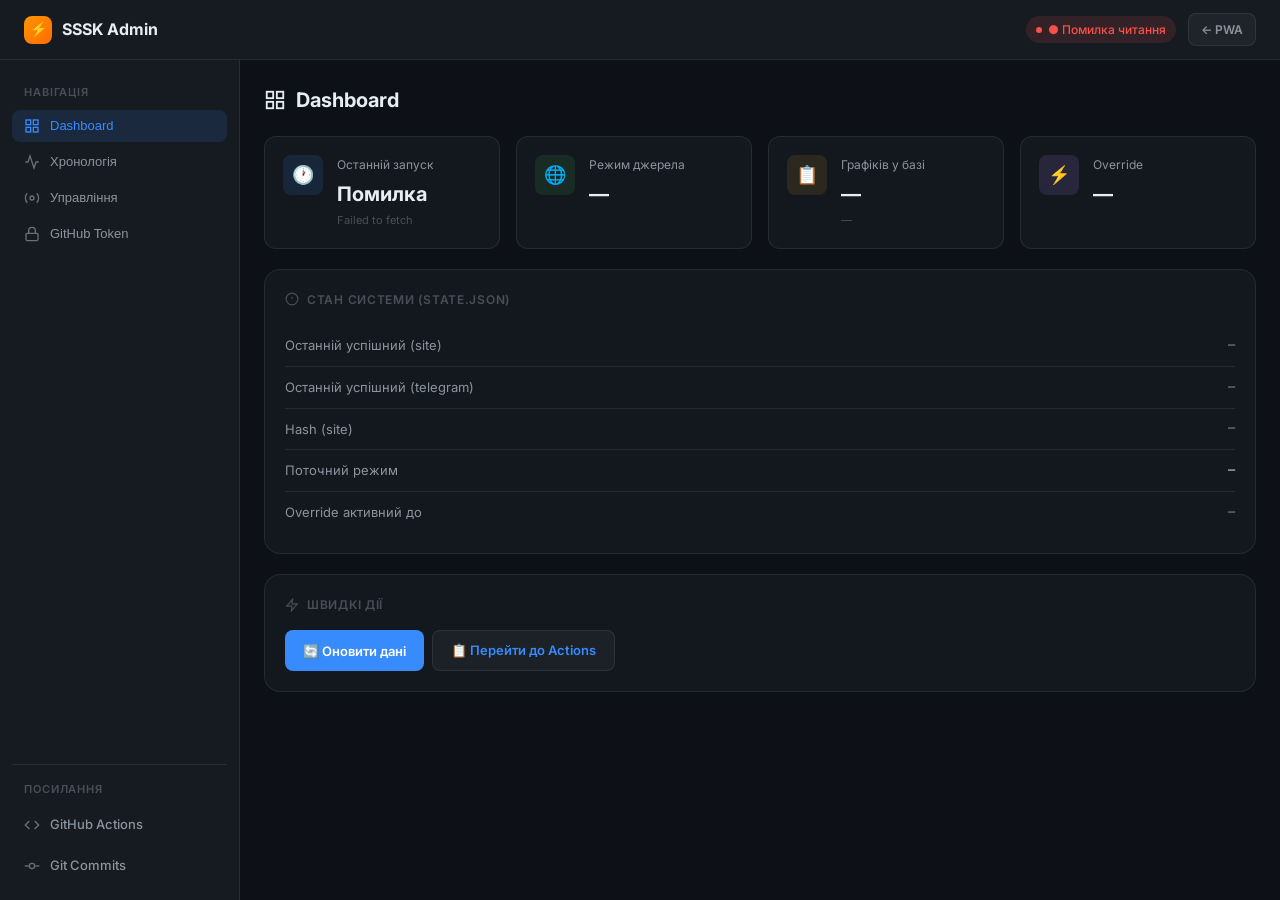
==== pwa/admin.html @ cb357a33 "Merge branch 'main' of https://github.com/realtomchuk-source/svitlo-starkon" ====
<!DOCTYPE html>
<html lang="uk">
<head>
    <meta charset="UTF-8">
    <meta name="viewport" content="width=device-width, initial-scale=1.0">
    <title>SSSK Admin — Панель моніторингу парсера</title>
    <link rel="stylesheet" href="admin.css">
    <!-- No connection to style.css — completely isolated -->
</head>
<body>

<div class="admin-layout">

    <!-- ═══ HEADER ═══ -->
    <header class="admin-header">
        <a class="logo" href="index.html">
            <div class="logo-icon">⚡</div>
            SSSK Admin
        </a>
        <div class="header-right">
            <div id="header-status" class="status-pill warn">● Завантаження…</div>
            <a href="index.html" class="btn btn-ghost btn-sm">← PWA</a>
        </div>
    </header>

    <!-- ═══ SIDEBAR ═══ -->
    <nav class="admin-sidebar">
        <div class="sidebar-section-label">Навігація</div>
        <button class="sidebar-link active" data-section="dashboard">
            <svg width="16" height="16" viewBox="0 0 24 24" fill="none" stroke="currentColor" stroke-width="2">
                <rect x="3" y="3" width="7" height="7"/><rect x="14" y="3" width="7" height="7"/>
                <rect x="14" y="14" width="7" height="7"/><rect x="3" y="14" width="7" height="7"/>
            </svg>
            Dashboard
        </button>
        <button class="sidebar-link" data-section="history">
            <svg width="16" height="16" viewBox="0 0 24 24" fill="none" stroke="currentColor" stroke-width="2">
                <polyline points="22 12 18 12 15 21 9 3 6 12 2 12"/>
            </svg>
            Хронологія
        </button>
        <button class="sidebar-link" data-section="controls">
            <svg width="16" height="16" viewBox="0 0 24 24" fill="none" stroke="currentColor" stroke-width="2">
                <circle cx="12" cy="12" r="3"/><path d="M19.07 4.93a10 10 0 0 1 0 14.14M4.93 4.93a10 10 0 0 0 0 14.14"/>
            </svg>
            Управління
        </button>
        <button class="sidebar-link" data-section="token">
            <svg width="16" height="16" viewBox="0 0 24 24" fill="none" stroke="currentColor" stroke-width="2">
                <rect x="3" y="11" width="18" height="11" rx="2" ry="2"/>
                <path d="M7 11V7a5 5 0 0 1 10 0v4"/>
            </svg>
            GitHub Token
        </button>

        <div class="divider" style="margin-top:auto"></div>
        <div class="sidebar-section-label">Посилання</div>
        <a id="actions-link" class="sidebar-link" href="#" target="_blank" rel="noopener">
            <svg width="16" height="16" viewBox="0 0 24 24" fill="none" stroke="currentColor" stroke-width="2">
                <polyline points="16 18 22 12 16 6"/><polyline points="8 6 2 12 8 18"/>
            </svg>
            GitHub Actions
        </a>
        <a class="sidebar-link"
           href="https://github.com/realtomchuk-source/svitlo-starkon/commits/main"
           target="_blank" rel="noopener">
            <svg width="16" height="16" viewBox="0 0 24 24" fill="none" stroke="currentColor" stroke-width="2">
                <circle cx="12" cy="12" r="4"/><line x1="1.05" y1="12" x2="7" y2="12"/>
                <line x1="17.01" y1="12" x2="22.96" y2="12"/>
            </svg>
            Git Commits
        </a>
    </nav>

    <!-- ═══ MAIN ═══ -->
    <main class="admin-main">

        <!-- ─── Dashboard ─── -->
        <section id="section-dashboard" class="page-section active">
            <h1 class="section-title">
                <svg width="22" height="22" viewBox="0 0 24 24" fill="none" stroke="currentColor" stroke-width="2">
                    <rect x="3" y="3" width="7" height="7"/><rect x="14" y="3" width="7" height="7"/>
                    <rect x="14" y="14" width="7" height="7"/><rect x="3" y="14" width="7" height="7"/>
                </svg>
                Dashboard
            </h1>

            <!-- Stats -->
            <div class="stats-grid">
                <div class="stat-card">
                    <div class="stat-icon blue">🕐</div>
                    <div class="stat-body">
                        <div class="stat-label">Останній запуск</div>
                        <div class="stat-value" id="stat-last-run">—</div>
                        <div class="stat-sub" id="stat-last-run-sub">—</div>
                    </div>
                </div>
                <div class="stat-card">
                    <div class="stat-icon green">🌐</div>
                    <div class="stat-body">
                        <div class="stat-label">Режим джерела</div>
                        <div class="stat-value" id="stat-source">—</div>
                    </div>
                </div>
                <div class="stat-card">
                    <div class="stat-icon amber">📋</div>
                    <div class="stat-body">
                        <div class="stat-label">Графіків у базі</div>
                        <div class="stat-value" id="stat-schedules">—</div>
                        <div class="stat-sub" id="stat-schedules-sub">—</div>
                    </div>
                </div>
                <div class="stat-card">
                    <div class="stat-icon purple">⚡</div>
                    <div class="stat-body">
                        <div class="stat-label">Override</div>
                        <div class="stat-value" id="stat-override">—</div>
                    </div>
                </div>
            </div>

            <!-- State Details -->
            <div class="card">
                <div class="card-title">
                    <svg width="14" height="14" viewBox="0 0 24 24" fill="none" stroke="currentColor" stroke-width="2">
                        <circle cx="12" cy="12" r="10"/><line x1="12" y1="8" x2="12" y2="12"/>
                        <line x1="12" y1="16" x2="12.01" y2="16"/>
                    </svg>
                    Стан системи (state.json)
                </div>
                <div class="kv-row">
                    <span class="kv-key">Останній успішний (site)</span>
                    <span class="kv-val muted" id="kv-last-site">—</span>
                </div>
                <div class="kv-row">
                    <span class="kv-key">Останній успішний (telegram)</span>
                    <span class="kv-val muted" id="kv-last-telegram">—</span>
                </div>
                <div class="kv-row">
                    <span class="kv-key">Hash (site)</span>
                    <span class="kv-val muted" id="kv-hash-site">—</span>
                </div>
                <div class="kv-row">
                    <span class="kv-key">Поточний режим</span>
                    <span class="kv-val" id="kv-source-mode">—</span>
                </div>
                <div class="kv-row">
                    <span class="kv-key">Override активний до</span>
                    <span class="kv-val muted" id="kv-override-until">—</span>
                </div>
            </div>

            <!-- Quick Actions -->
            <div class="card">
                <div class="card-title">
                    <svg width="14" height="14" viewBox="0 0 24 24" fill="none" stroke="currentColor" stroke-width="2">
                        <polygon points="13 2 3 14 12 14 11 22 21 10 12 10 13 2"/>
                    </svg>
                    Швидкі дії
                </div>
                <div style="display:flex;gap:8px;flex-wrap:wrap">
                    <button class="btn btn-primary" onclick="refreshNow()">🔄 Оновити дані</button>
                    <a id="actions-link-2"
                       href="https://github.com/realtomchuk-source/svitlo-starkon/actions/workflows/monitor.yml"
                       target="_blank" class="btn btn-ghost">📋 Перейти до Actions</a>
                </div>
            </div>
        </section>

        <!-- ─── History ─── -->
        <section id="section-history" class="page-section">
            <h1 class="section-title">
                <svg width="22" height="22" viewBox="0 0 24 24" fill="none" stroke="currentColor" stroke-width="2">
                    <polyline points="22 12 18 12 15 21 9 3 6 12 2 12"/>
                </svg>
                Хронологія графіків
            </h1>

            <div class="card">
                <div class="card-title">📅 Таймлайн виявлень</div>
                <div class="timeline-bar" id="timeline-bar"></div>
                <div class="timeline-labels" id="timeline-labels">
                    <span>—</span><span>—</span><span>—</span>
                </div>
            </div>

            <div class="card">
                <div class="card-title">📋 Усі розпізнані графіки (unified_schedules.json)</div>
                <div style="overflow-x:auto">
                    <table class="history-table">
                        <thead>
                            <tr>
                                <th>Час виявлення</th>
                                <th>Дата графіка</th>
                                <th>Джерело</th>
                                <th>Тип</th>
                                <th>OCR Preview</th>
                            </tr>
                        </thead>
                        <tbody id="history-tbody">
                            <tr><td colspan="5" style="text-align:center;padding:32px;color:var(--text-muted)">
                                <div class="loading-spinner"></div>
                                Завантаження…
                            </td></tr>
                        </tbody>
                    </table>
                </div>
            </div>
        </section>

        <!-- ─── Controls ─── -->
        <section id="section-controls" class="page-section">
            <h1 class="section-title">
                <svg width="22" height="22" viewBox="0 0 24 24" fill="none" stroke="currentColor" stroke-width="2">
                    <circle cx="12" cy="12" r="3"/>
                    <path d="M19.07 4.93a10 10 0 0 1 0 14.14M4.93 4.93a10 10 0 0 0 0 14.14"/>
                </svg>
                Управління парсером
            </h1>

            <div class="controls-grid">
                <!-- Mode Card -->
                <div class="card">
                    <div class="card-title">⚙️ Режим роботи</div>
                    <div class="form-group">
                        <label class="form-label" for="source-select">Джерело парсингу</label>
                        <select class="form-select" id="source-select">
                            <option value="both">🔀 both — сайт + telegram</option>
                            <option value="site" selected>🌐 site — тільки hoe.com.ua</option>
                            <option value="telegram">✈️ telegram — тільки Telegram канал</option>
                        </select>
                    </div>
                    <div class="form-group">
                        <label class="form-label" for="interval-slider">
                            Форсований інтервал
                            <span style="color:var(--text-muted);font-weight:400">(0 = вимкнено)</span>
                        </label>
                        <div class="range-group">
                            <input class="form-range" type="range"
                                   id="interval-slider" min="0" max="60" value="0" step="5">
                            <span class="range-value" id="interval-value">0 хв</span>
                        </div>
                    </div>
                    <div class="form-group">
                        <label class="form-label" for="duration-input">Тривалість (години)</label>
                        <input class="form-input" type="number"
                               id="duration-input" min="1" max="24" value="1">
                    </div>
                    <button class="btn btn-success btn-full" onclick="triggerWorkflow()">
                        ⚡ Запустити парсер зараз
                    </button>
                </div>

                <!-- Log Card -->
                <div class="card">
                    <div class="card-title">📟 Лог дій</div>
                    <div class="action-log" id="action-log">
                        <div class="log-line info">[--:--:--] Готовий до роботи. Введіть токен та натисніть "Запустити".</div>
                    </div>
                    <div style="margin-top:12px">
                        <div class="card-title" style="margin-bottom:8px">📌 Корисні посилання</div>
                        <div class="kv-row">
                            <span class="kv-key">GitHub Actions</span>
                            <a href="https://github.com/realtomchuk-source/svitlo-starkon/actions"
                               target="_blank" class="kv-val green">↗ Відкрити</a>
                        </div>
                        <div class="kv-row">
                            <span class="kv-key">state.json (raw)</span>
                            <a href="https://raw.githubusercontent.com/realtomchuk-source/svitlo-starkon/main/parser/data/state.json"
                               target="_blank" class="kv-val green">↗ Відкрити</a>
                        </div>
                        <div class="kv-row">
                            <span class="kv-key">unified_schedules.json</span>
                            <a href="https://raw.githubusercontent.com/realtomchuk-source/svitlo-starkon/main/parser/data/unified_schedules.json"
                               target="_blank" class="kv-val green">↗ Відкрити</a>
                        </div>
                        <div class="kv-row">
                            <span class="kv-key">schedule_api.json (PWA)</span>
                            <a href="https://raw.githubusercontent.com/realtomchuk-source/svitlo-starkon/main/pwa/data/schedule_api.json"
                               target="_blank" class="kv-val green">↗ Відкрити</a>
                        </div>
                    </div>
                </div>
            </div>

            <!-- Info Box -->
            <div class="card">
                <div class="card-title">ℹ️ Режими cron (поточні)</div>
                <div class="kv-row">
                    <span class="kv-key">Вечірній пік (19:00–23:00)</span>
                    <span class="kv-val amber">кожні 15 хвилин</span>
                </div>
                <div class="kv-row">
                    <span class="kv-key">Решта доби</span>
                    <span class="kv-val muted">кожні 5 годин (0:00, 5:00, 10:00, 15:00 UTC)</span>
                </div>
                <div class="kv-row">
                    <span class="kv-key">Telegram канал</span>
                    <span class="kv-val muted">Stub mode (не налаштовано)</span>
                </div>
            </div>
        </section>

        <!-- ─── Token ─── -->
        <section id="section-token" class="page-section">
            <h1 class="section-title">
                <svg width="22" height="22" viewBox="0 0 24 24" fill="none" stroke="currentColor" stroke-width="2">
                    <rect x="3" y="11" width="18" height="11" rx="2" ry="2"/>
                    <path d="M7 11V7a5 5 0 0 1 10 0v4"/>
                </svg>
                GitHub Token
            </h1>

            <div class="card">
                <div class="card-title">🔑 Personal Access Token</div>
                <p style="color:var(--text-secondary);margin-bottom:16px;font-size:13px">
                    Токен зберігається <strong>тільки у вашому браузері</strong> (localStorage).
                    Він не буде збережений у коді або репозиторії.
                </p>
                <div class="form-group">
                    <label class="form-label" for="token-input">GitHub Fine-grained Token</label>
                    <div class="token-section">
                        <input class="form-input" type="password"
                               id="token-input" placeholder="ghp_…" autocomplete="off">
                        <button class="btn btn-primary" onclick="saveToken()">Зберегти</button>
                        <button class="btn btn-danger btn-sm" onclick="clearToken()">✕</button>
                    </div>
                </div>
                <div class="card-title" style="margin-top:20px">📋 Необхідні permissions</div>
                <div class="kv-row">
                    <span class="kv-key">Actions</span>
                    <span class="kv-val green">Read and write</span>
                </div>
                <div class="kv-row">
                    <span class="kv-key">Contents</span>
                    <span class="kv-val green">Read-only</span>
                </div>
                <div class="kv-row">
                    <span class="kv-key">Metadata</span>
                    <span class="kv-val green">Read-only (обов'язково)</span>
                </div>
                <div class="kv-row">
                    <span class="kv-key">Repository access</span>
                    <span class="kv-val amber">Only: svitlo-starkon</span>
                </div>
            </div>
        </section>

    </main><!-- /admin-main -->
</div><!-- /admin-layout -->

<script src="admin.js"></script>
</body>
</html>
---- pwa/admin.css ----
/* ==========================================================================
   SSSK Admin Panel — Isolated Stylesheet
   Does NOT affect index.html, pwa/style.css or any other PWA pages
   ========================================================================== */

@import url('https://fonts.googleapis.com/css2?family=Inter:wght@300;400;500;600;700&family=JetBrains+Mono:wght@400;500&display=swap');

/* --- Reset & Root --- */
*, *::before, *::after { box-sizing: border-box; margin: 0; padding: 0; }

:root {
  --bg-primary:    #0d1117;
  --bg-secondary:  #161b22;
  --bg-card:       rgba(22, 27, 34, 0.85);
  --bg-glass:      rgba(255,255,255,0.04);
  --border:        rgba(255,255,255,0.08);
  --border-strong: rgba(255,255,255,0.14);

  --text-primary:  #e6edf3;
  --text-secondary:#8b949e;
  --text-muted:    #484f58;

  --accent-blue:   #388bfd;
  --accent-green:  #3fb950;
  --accent-amber:  #d29922;
  --accent-red:    #f85149;
  --accent-purple: #bc8cff;

  --radius-sm: 8px;
  --radius-md: 12px;
  --radius-lg: 16px;
  --radius-xl: 24px;

  --shadow:    0 4px 24px rgba(0,0,0,0.4);
  --glow-blue: 0 0 20px rgba(56,139,253,0.18);

  --font-ui: 'Inter', -apple-system, BlinkMacSystemFont, sans-serif;
  --font-mono: 'JetBrains Mono', monospace;

  --sidebar-width: 240px;
  --header-height: 60px;
}

html, body {
  height: 100%;
  background: var(--bg-primary);
  color: var(--text-primary);
  font-family: var(--font-ui);
  font-size: 14px;
  line-height: 1.6;
  -webkit-font-smoothing: antialiased;
}

/* --- Layout --- */
.admin-layout {
  display: grid;
  grid-template-columns: var(--sidebar-width) 1fr;
  grid-template-rows: var(--header-height) 1fr;
  min-height: 100vh;
}

/* --- Header --- */
.admin-header {
  grid-column: 1 / -1;
  display: flex;
  align-items: center;
  gap: 12px;
  padding: 0 24px;
  background: var(--bg-secondary);
  border-bottom: 1px solid var(--border);
  z-index: 100;
}
.admin-header .logo {
  display: flex;
  align-items: center;
  gap: 10px;
  font-weight: 700;
  font-size: 16px;
  text-decoration: none;
  color: var(--text-primary);
}
.admin-header .logo-icon {
  width: 28px; height: 28px;
  background: linear-gradient(135deg, #ff9500, #ff6b00);
  border-radius: 8px;
  display: grid; place-items: center;
  font-size: 14px;
}
.admin-header .header-right {
  margin-left: auto;
  display: flex;
  align-items: center;
  gap: 12px;
}
.status-pill {
  display: flex; align-items: center; gap: 6px;
  padding: 4px 10px;
  border-radius: 20px;
  font-size: 12px;
  font-weight: 500;
}
.status-pill.ok { background: rgba(63,185,80,0.12); color: var(--accent-green); }
.status-pill.warn { background: rgba(210,153,34,0.12); color: var(--accent-amber); }
.status-pill.err { background: rgba(248,81,73,0.12); color: var(--accent-red); }
.status-pill::before {
  content: '';
  width: 6px; height: 6px;
  border-radius: 50%;
  background: currentColor;
  animation: pulse 2s infinite;
}
@keyframes pulse {
  0%, 100% { opacity: 1; }
  50% { opacity: 0.4; }
}

/* --- Sidebar --- */
.admin-sidebar {
  background: var(--bg-secondary);
  border-right: 1px solid var(--border);
  padding: 16px 12px;
  display: flex;
  flex-direction: column;
  gap: 4px;
  overflow-y: auto;
}
.sidebar-section-label {
  font-size: 11px;
  font-weight: 600;
  letter-spacing: 0.08em;
  text-transform: uppercase;
  color: var(--text-muted);
  padding: 8px 12px 4px;
}
.sidebar-link {
  display: flex; align-items: center; gap: 10px;
  padding: 8px 12px;
  border-radius: var(--radius-sm);
  text-decoration: none;
  color: var(--text-secondary);
  font-weight: 500;
  font-size: 13px;
  transition: all 0.15s ease;
  cursor: pointer;
  border: none;
  background: none;
  width: 100%;
  text-align: left;
}
.sidebar-link:hover { background: var(--bg-glass); color: var(--text-primary); }
.sidebar-link.active { background: rgba(56,139,253,0.12); color: var(--accent-blue); }
.sidebar-link svg { flex-shrink: 0; opacity: 0.7; }
.sidebar-link.active svg { opacity: 1; }

/* --- Main Content --- */
.admin-main {
  overflow-y: auto;
  padding: 24px;
  display: flex;
  flex-direction: column;
  gap: 24px;
}

.page-section { display: none; }
.page-section.active { display: flex; flex-direction: column; gap: 20px; }

.section-title {
  font-size: 20px;
  font-weight: 700;
  color: var(--text-primary);
  display: flex; align-items: center; gap: 10px;
}

/* --- Cards --- */
.card {
  background: var(--bg-card);
  border: 1px solid var(--border);
  border-radius: var(--radius-lg);
  padding: 20px;
  backdrop-filter: blur(12px);
}
.card-title {
  font-size: 12px;
  font-weight: 600;
  text-transform: uppercase;
  letter-spacing: 0.06em;
  color: var(--text-muted);
  margin-bottom: 16px;
  display: flex; align-items: center; gap: 8px;
}

/* --- Stats Grid --- */
.stats-grid {
  display: grid;
  grid-template-columns: repeat(auto-fit, minmax(220px, 1fr));
  gap: 16px;
}
.stat-card {
  background: var(--bg-card);
  border: 1px solid var(--border);
  border-radius: var(--radius-md);
  padding: 18px;
  display: flex; align-items: flex-start; gap: 14px;
  transition: border-color 0.2s;
}
.stat-card:hover { border-color: var(--border-strong); }
.stat-icon {
  width: 40px; height: 40px;
  border-radius: var(--radius-sm);
  display: grid; place-items: center;
  font-size: 18px;
  flex-shrink: 0;
}
.stat-icon.blue  { background: rgba(56,139,253,0.12); }
.stat-icon.green { background: rgba(63,185,80,0.12); }
.stat-icon.amber { background: rgba(210,153,34,0.12); }
.stat-icon.purple{ background: rgba(188,140,255,0.12); }
.stat-body {}
.stat-label { font-size: 12px; color: var(--text-secondary); margin-bottom: 4px; }
.stat-value { font-size: 20px; font-weight: 700; color: var(--text-primary); }
.stat-sub { font-size: 11px; color: var(--text-muted); margin-top: 2px; }

/* --- Key-Value rows --- */
.kv-row {
  display: flex; justify-content: space-between; align-items: center;
  padding: 10px 0;
  border-bottom: 1px solid var(--border);
  gap: 12px;
}
.kv-row:last-child { border-bottom: none; }
.kv-key { color: var(--text-secondary); font-size: 13px; }
.kv-val { font-family: var(--font-mono); font-size: 12px; color: var(--text-primary); text-align: right; word-break: break-all; }
.kv-val.green { color: var(--accent-green); }
.kv-val.amber { color: var(--accent-amber); }
.kv-val.red   { color: var(--accent-red); }
.kv-val.muted { color: var(--text-secondary); }

/* --- History Table --- */
.history-table { width: 100%; border-collapse: collapse; }
.history-table th {
  text-align: left; padding: 8px 12px;
  font-size: 11px; font-weight: 600; text-transform: uppercase; letter-spacing: 0.06em;
  color: var(--text-muted);
  border-bottom: 1px solid var(--border);
}
.history-table td {
  padding: 11px 12px;
  font-size: 13px;
  color: var(--text-secondary);
  border-bottom: 1px solid var(--border);
  vertical-align: middle;
}
.history-table tr:last-child td { border-bottom: none; }
.history-table tr:hover td { background: var(--bg-glass); }
.history-table td:first-child { color: var(--text-primary); font-weight: 500; font-family: var(--font-mono); font-size: 12px; }

.badge {
  display: inline-flex; align-items: center; gap: 4px;
  padding: 3px 8px;
  border-radius: 20px;
  font-size: 11px;
  font-weight: 500;
}
.badge-site     { background: rgba(56,139,253,0.12); color: var(--accent-blue); }
.badge-telegram { background: rgba(188,140,255,0.12); color: var(--accent-purple); }
.badge-mockup   { background: rgba(139,148,158,0.12); color: var(--text-secondary); }
.badge-update   { background: rgba(248,81,73,0.12); color: var(--accent-red); }
.badge-new      { background: rgba(63,185,80,0.12); color: var(--accent-green); }

/* --- Control Panel --- */
.controls-grid {
  display: grid;
  grid-template-columns: repeat(auto-fit, minmax(280px, 1fr));
  gap: 20px;
}
.form-group { margin-bottom: 16px; }
.form-group:last-child { margin-bottom: 0; }
.form-label {
  display: block;
  font-size: 12px; font-weight: 600;
  color: var(--text-secondary);
  margin-bottom: 8px;
  text-transform: uppercase; letter-spacing: 0.05em;
}
.form-select, .form-input {
  width: 100%;
  background: var(--bg-primary);
  border: 1px solid var(--border-strong);
  border-radius: var(--radius-sm);
  color: var(--text-primary);
  padding: 9px 12px;
  font-family: var(--font-ui);
  font-size: 13px;
  outline: none;
  transition: border-color 0.15s;
}
.form-select:focus, .form-input:focus { border-color: var(--accent-blue); }
.form-select option { background: var(--bg-secondary); }

.range-group { display: flex; align-items: center; gap: 12px; }
.form-range {
  flex: 1;
  -webkit-appearance: none;
  height: 4px;
  border-radius: 2px;
  background: var(--border-strong);
  outline: none;
}
.form-range::-webkit-slider-thumb {
  -webkit-appearance: none;
  width: 16px; height: 16px;
  border-radius: 50%;
  background: var(--accent-blue);
  cursor: pointer;
  box-shadow: 0 0 0 3px rgba(56,139,253,0.2);
}
.range-value {
  font-family: var(--font-mono); font-size: 13px;
  color: var(--accent-blue); font-weight: 600;
  min-width: 48px; text-align: right;
}

/* --- Buttons --- */
.btn {
  display: inline-flex; align-items: center; gap: 8px;
  padding: 9px 18px;
  border-radius: var(--radius-sm);
  font-family: var(--font-ui); font-size: 13px; font-weight: 600;
  border: none; cursor: pointer;
  transition: all 0.15s ease;
  text-decoration: none;
}
.btn:disabled { opacity: 0.4; cursor: not-allowed; }
.btn-primary {
  background: var(--accent-blue);
  color: #fff;
}
.btn-primary:hover:not(:disabled) { background: #4b9eff; box-shadow: var(--glow-blue); }
.btn-success {
  background: var(--accent-green);
  color: #000;
}
.btn-success:hover:not(:disabled) { background: #52d364; }
.btn-danger {
  background: rgba(248,81,73,0.12);
  color: var(--accent-red);
  border: 1px solid rgba(248,81,73,0.2);
}
.btn-danger:hover:not(:disabled) { background: rgba(248,81,73,0.2); }
.btn-ghost {
  background: var(--bg-glass);
  color: var(--text-secondary);
  border: 1px solid var(--border);
}
.btn-ghost:hover:not(:disabled) { background: var(--border); color: var(--text-primary); }
.btn-sm { padding: 6px 12px; font-size: 12px; }
.btn-full { width: 100%; justify-content: center; }

/* --- Token Section --- */
.token-section {
  display: flex; gap: 8px; align-items: center;
}
.token-section .form-input { flex: 1; font-family: var(--font-mono); }

/* --- Action Log --- */
.action-log {
  background: var(--bg-primary);
  border: 1px solid var(--border);
  border-radius: var(--radius-sm);
  padding: 12px 16px;
  font-family: var(--font-mono); font-size: 12px;
  color: var(--text-secondary);
  min-height: 80px;
  max-height: 200px;
  overflow-y: auto;
}
.log-line { margin-bottom: 4px; line-height: 1.5; }
.log-line.ok { color: var(--accent-green); }
.log-line.err { color: var(--accent-red); }
.log-line.info { color: var(--accent-blue); }

/* --- Timeline Visual --- */
.timeline-bar {
  position: relative;
  height: 8px;
  background: var(--border);
  border-radius: 4px;
  overflow: visible;
  margin: 16px 0 8px;
}
.timeline-dot {
  position: absolute;
  transform: translateX(-50%);
  top: 50%; transform: translate(-50%, -50%);
  width: 12px; height: 12px;
  border-radius: 50%;
  background: var(--accent-green);
  border: 2px solid var(--bg-primary);
  cursor: pointer;
  transition: transform 0.15s;
}
.timeline-dot:hover { transform: translate(-50%, -50%) scale(1.5); }
.timeline-dot.update { background: var(--accent-red); }
.timeline-labels {
  display: flex; justify-content: space-between;
  font-size: 10px; color: var(--text-muted);
}

/* --- Loading & Empty states --- */
.loading-state, .empty-state {
  text-align: center; padding: 48px 24px;
  color: var(--text-muted);
}
.loading-spinner {
  width: 32px; height: 32px;
  border: 3px solid var(--border);
  border-top-color: var(--accent-blue);
  border-radius: 50%;
  animation: spin 0.7s linear infinite;
  margin: 0 auto 16px;
}
@keyframes spin { to { transform: rotate(360deg); } }

/* --- Links --- */
.admin-main a { color: var(--accent-blue); text-decoration: none; }
.admin-main a:hover { text-decoration: underline; }

/* --- Divider --- */
.divider { height: 1px; background: var(--border); margin: 4px 0; }

/* --- Responsive --- */
@media (max-width: 768px) {
  .admin-layout {
    grid-template-columns: 1fr;
    grid-template-rows: var(--header-height) auto 1fr;
  }
  .admin-sidebar {
    display: flex; flex-direction: row; flex-wrap: wrap;
    border-right: none; border-bottom: 1px solid var(--border);
    padding: 8px;
    gap: 4px;
  }
  .sidebar-section-label { display: none; }
  .sidebar-link { padding: 6px 10px; font-size: 12px; }
  .admin-main { padding: 16px; }
  .stats-grid { grid-template-columns: 1fr 1fr; }
  .controls-grid { grid-template-columns: 1fr; }
}
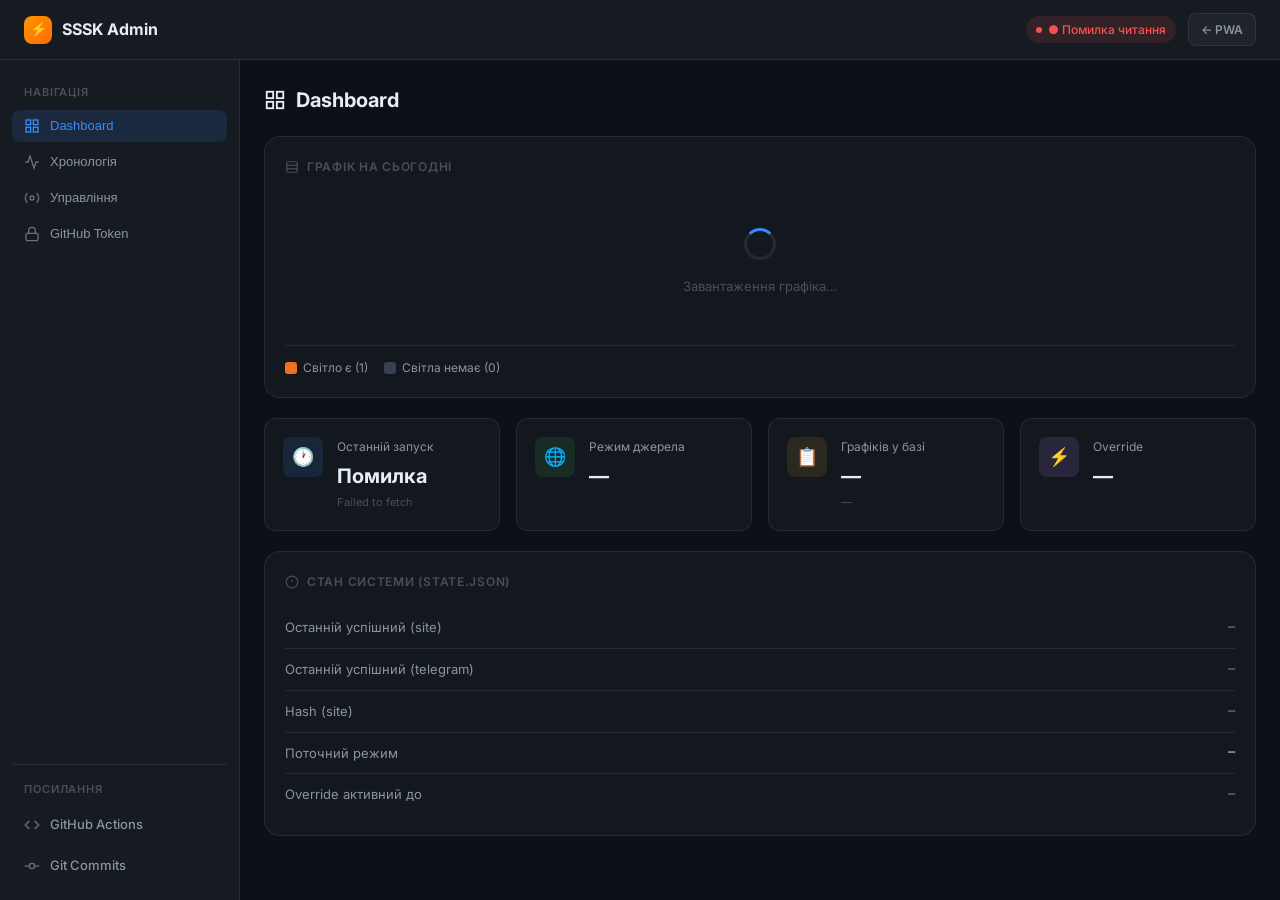
==== commit da9b44f8: "зміни парсера 1" ====
--- a/pwa/admin.html
+++ b/pwa/admin.html
@@ -5,7 +5,6 @@
     <meta name="viewport" content="width=device-width, initial-scale=1.0">
     <title>SSSK Admin — Панель моніторингу парсера</title>
     <link rel="stylesheet" href="admin.css">
-    <!-- No connection to style.css — completely isolated -->
 </head>
 <body>
 
@@ -61,8 +60,8 @@
             </svg>
             GitHub Actions
         </a>
-        <a class="sidebar-link"
-           href="https://github.com/realtomchuk-source/svitlo-starkon/commits/main"
+        <a class="sidebar-link" 
+           href="https://github.com/realtomchuk-source/svitlo-starkon/commits/main" 
            target="_blank" rel="noopener">
             <svg width="16" height="16" viewBox="0 0 24 24" fill="none" stroke="currentColor" stroke-width="2">
                 <circle cx="12" cy="12" r="4"/><line x1="1.05" y1="12" x2="7" y2="12"/>
@@ -85,6 +84,29 @@
                 Dashboard
             </h1>
 
+            <!-- Schedule Grid -->
+            <div class="card" id="schedule-card">
+                <div class="card-title">
+                    <svg width="14" height="14" viewBox="0 0 24 24" fill="none" stroke="currentColor" stroke-width="2">
+                        <rect x="3" y="3" width="18" height="18" rx="2"/>
+                        <line x1="3" y1="9" x2="21" y2="9"/>
+                        <line x1="3" y1="15" x2="21" y2="15"/>
+                    </svg>
+                    <span id="schedule-date">Графік на сьогодні</span>
+                    <span id="schedule-mode" class="mode-badge"></span>
+                </div>
+                <div id="schedule-grid" class="schedule-grid-container">
+                    <div class="schedule-loading">
+                        <div class="loading-spinner"></div>
+                        Завантаження графіка…
+                    </div>
+                </div>
+                <div class="schedule-legend">
+                    <span class="legend-item"><span class="legend-dot on"></span> Світло є (1)</span>
+                    <span class="legend-item"><span class="legend-dot off"></span> Світла немає (0)</span>
+                </div>
+            </div>
+
             <!-- Stats -->
             <div class="stats-grid">
                 <div class="stat-card">
@@ -149,205 +171,91 @@
                     <span class="kv-val muted" id="kv-override-until">—</span>
                 </div>
             </div>
-
-            <!-- Quick Actions -->
-            <div class="card">
-                <div class="card-title">
-                    <svg width="14" height="14" viewBox="0 0 24 24" fill="none" stroke="currentColor" stroke-width="2">
-                        <polygon points="13 2 3 14 12 14 11 22 21 10 12 10 13 2"/>
-                    </svg>
-                    Швидкі дії
-                </div>
-                <div style="display:flex;gap:8px;flex-wrap:wrap">
-                    <button class="btn btn-primary" onclick="refreshNow()">🔄 Оновити дані</button>
-                    <a id="actions-link-2"
-                       href="https://github.com/realtomchuk-source/svitlo-starkon/actions/workflows/monitor.yml"
-                       target="_blank" class="btn btn-ghost">📋 Перейти до Actions</a>
-                </div>
-            </div>
         </section>
 
         <!-- ─── History ─── -->
         <section id="section-history" class="page-section">
-            <h1 class="section-title">
-                <svg width="22" height="22" viewBox="0 0 24 24" fill="none" stroke="currentColor" stroke-width="2">
-                    <polyline points="22 12 18 12 15 21 9 3 6 12 2 12"/>
-                </svg>
-                Хронологія графіків
-            </h1>
-
-            <div class="card">
-                <div class="card-title">📅 Таймлайн виявлень</div>
-                <div class="timeline-bar" id="timeline-bar"></div>
-                <div class="timeline-labels" id="timeline-labels">
-                    <span>—</span><span>—</span><span>—</span>
-                </div>
-            </div>
-
-            <div class="card">
-                <div class="card-title">📋 Усі розпізнані графіки (unified_schedules.json)</div>
-                <div style="overflow-x:auto">
-                    <table class="history-table">
-                        <thead>
-                            <tr>
-                                <th>Час виявлення</th>
-                                <th>Дата графіка</th>
-                                <th>Джерело</th>
-                                <th>Тип</th>
-                                <th>OCR Preview</th>
-                            </tr>
-                        </thead>
-                        <tbody id="history-tbody">
-                            <tr><td colspan="5" style="text-align:center;padding:32px;color:var(--text-muted)">
-                                <div class="loading-spinner"></div>
-                                Завантаження…
-                            </td></tr>
-                        </tbody>
-                    </table>
-                </div>
+            <h1 class="section-title">Хронологія парсингу</h1>
+            
+            <div class="card">
+                <div class="card-title">Таймлайн оновлень</div>
+                <div class="timeline-visual">
+                    <div id="timeline-bar" class="timeline-bar"></div>
+                    <div id="timeline-labels" class="timeline-labels"></div>
+                </div>
+            </div>
+
+            <div class="card" style="padding:0; overflow:hidden">
+                <table class="history-table">
+                    <thead>
+                        <tr>
+                            <th>Час</th>
+                            <th>Дата графіка</th>
+                            <th>Джерело</th>
+                            <th>Тип</th>
+                            <th>Результат</th>
+                        </tr>
+                    </thead>
+                    <tbody id="history-tbody">
+                        <!-- Filled by JS -->
+                    </tbody>
+                </table>
             </div>
         </section>
 
         <!-- ─── Controls ─── -->
         <section id="section-controls" class="page-section">
-            <h1 class="section-title">
-                <svg width="22" height="22" viewBox="0 0 24 24" fill="none" stroke="currentColor" stroke-width="2">
-                    <circle cx="12" cy="12" r="3"/>
-                    <path d="M19.07 4.93a10 10 0 0 1 0 14.14M4.93 4.93a10 10 0 0 0 0 14.14"/>
-                </svg>
-                Управління парсером
-            </h1>
-
-            <div class="controls-grid">
-                <!-- Mode Card -->
-                <div class="card">
-                    <div class="card-title">⚙️ Режим роботи</div>
-                    <div class="form-group">
-                        <label class="form-label" for="source-select">Джерело парсингу</label>
-                        <select class="form-select" id="source-select">
-                            <option value="both">🔀 both — сайт + telegram</option>
-                            <option value="site" selected>🌐 site — тільки hoe.com.ua</option>
-                            <option value="telegram">✈️ telegram — тільки Telegram канал</option>
-                        </select>
-                    </div>
-                    <div class="form-group">
-                        <label class="form-label" for="interval-slider">
-                            Форсований інтервал
-                            <span style="color:var(--text-muted);font-weight:400">(0 = вимкнено)</span>
-                        </label>
-                        <div class="range-group">
-                            <input class="form-range" type="range"
-                                   id="interval-slider" min="0" max="60" value="0" step="5">
-                            <span class="range-value" id="interval-value">0 хв</span>
-                        </div>
-                    </div>
-                    <div class="form-group">
-                        <label class="form-label" for="duration-input">Тривалість (години)</label>
-                        <input class="form-input" type="number"
-                               id="duration-input" min="1" max="24" value="1">
-                    </div>
-                    <button class="btn btn-success btn-full" onclick="triggerWorkflow()">
-                        ⚡ Запустити парсер зараз
-                    </button>
-                </div>
-
-                <!-- Log Card -->
-                <div class="card">
-                    <div class="card-title">📟 Лог дій</div>
-                    <div class="action-log" id="action-log">
-                        <div class="log-line info">[--:--:--] Готовий до роботи. Введіть токен та натисніть "Запустити".</div>
-                    </div>
-                    <div style="margin-top:12px">
-                        <div class="card-title" style="margin-bottom:8px">📌 Корисні посилання</div>
-                        <div class="kv-row">
-                            <span class="kv-key">GitHub Actions</span>
-                            <a href="https://github.com/realtomchuk-source/svitlo-starkon/actions"
-                               target="_blank" class="kv-val green">↗ Відкрити</a>
-                        </div>
-                        <div class="kv-row">
-                            <span class="kv-key">state.json (raw)</span>
-                            <a href="https://raw.githubusercontent.com/realtomchuk-source/svitlo-starkon/main/parser/data/state.json"
-                               target="_blank" class="kv-val green">↗ Відкрити</a>
-                        </div>
-                        <div class="kv-row">
-                            <span class="kv-key">unified_schedules.json</span>
-                            <a href="https://raw.githubusercontent.com/realtomchuk-source/svitlo-starkon/main/parser/data/unified_schedules.json"
-                               target="_blank" class="kv-val green">↗ Відкрити</a>
-                        </div>
-                        <div class="kv-row">
-                            <span class="kv-key">schedule_api.json (PWA)</span>
-                            <a href="https://raw.githubusercontent.com/realtomchuk-source/svitlo-starkon/main/pwa/data/schedule_api.json"
-                               target="_blank" class="kv-val green">↗ Відкрити</a>
-                        </div>
-                    </div>
-                </div>
-            </div>
-
-            <!-- Info Box -->
-            <div class="card">
-                <div class="card-title">ℹ️ Режими cron (поточні)</div>
-                <div class="kv-row">
-                    <span class="kv-key">Вечірній пік (19:00–23:00)</span>
-                    <span class="kv-val amber">кожні 15 хвилин</span>
-                </div>
-                <div class="kv-row">
-                    <span class="kv-key">Решта доби</span>
-                    <span class="kv-val muted">кожні 5 годин (0:00, 5:00, 10:00, 15:00 UTC)</span>
-                </div>
-                <div class="kv-row">
-                    <span class="kv-key">Telegram канал</span>
-                    <span class="kv-val muted">Stub mode (не налаштовано)</span>
-                </div>
+            <h1 class="section-title">Управління парсером</h1>
+            
+            <div class="card">
+                <div class="card-title">Ручне оновлення</div>
+                <div class="form-group">
+                    <label>Джерело даних</label>
+                    <select id="source-select" class="admin-input">
+                        <option value="both">Обидва (Site + Telegram)</option>
+                        <option value="site">Тільки Сайт</option>
+                        <option value="telegram">Тільки Telegram</option>
+                    </select>
+                </div>
+                
+                <div class="form-group">
+                    <label>Інтервал оновлення (Override)</label>
+                    <input type="range" id="interval-slider" min="5" max="60" step="5" value="15">
+                    <span id="interval-value" class="range-val">15 хв</span>
+                </div>
+
+                <div class="form-group">
+                    <label>Тривалість дії (год)</label>
+                    <input type="number" id="duration-input" class="admin-input" value="1" min="1" max="24">
+                </div>
+
+                <button class="btn btn-primary" onclick="triggerWorkflow()">🚀 Запустити парсер зараз</button>
+                <button class="btn btn-ghost" onclick="refreshNow()">🔄 Оновити дані в панелі</button>
+                
+                <div id="action-log" class="action-log"></div>
             </div>
         </section>
 
         <!-- ─── Token ─── -->
         <section id="section-token" class="page-section">
-            <h1 class="section-title">
-                <svg width="22" height="22" viewBox="0 0 24 24" fill="none" stroke="currentColor" stroke-width="2">
-                    <rect x="3" y="11" width="18" height="11" rx="2" ry="2"/>
-                    <path d="M7 11V7a5 5 0 0 1 10 0v4"/>
-                </svg>
-                GitHub Token
-            </h1>
-
-            <div class="card">
-                <div class="card-title">🔑 Personal Access Token</div>
-                <p style="color:var(--text-secondary);margin-bottom:16px;font-size:13px">
-                    Токен зберігається <strong>тільки у вашому браузері</strong> (localStorage).
-                    Він не буде збережений у коді або репозиторії.
+            <h1 class="section-title">GitHub Налаштування</h1>
+            <div class="card">
+                <div class="card-title">Персональний токен доступу</div>
+                <p class="text-sm muted" style="margin-bottom:16px">
+                    Токен необхідний для запуску GitHub Actions. Ми зберігаємо його лише у вашому браузері (localStorage).
                 </p>
                 <div class="form-group">
-                    <label class="form-label" for="token-input">GitHub Fine-grained Token</label>
-                    <div class="token-section">
-                        <input class="form-input" type="password"
-                               id="token-input" placeholder="ghp_…" autocomplete="off">
-                        <button class="btn btn-primary" onclick="saveToken()">Зберегти</button>
-                        <button class="btn btn-danger btn-sm" onclick="clearToken()">✕</button>
-                    </div>
-                </div>
-                <div class="card-title" style="margin-top:20px">📋 Необхідні permissions</div>
-                <div class="kv-row">
-                    <span class="kv-key">Actions</span>
-                    <span class="kv-val green">Read and write</span>
-                </div>
-                <div class="kv-row">
-                    <span class="kv-key">Contents</span>
-                    <span class="kv-val green">Read-only</span>
-                </div>
-                <div class="kv-row">
-                    <span class="kv-key">Metadata</span>
-                    <span class="kv-val green">Read-only (обов'язково)</span>
-                </div>
-                <div class="kv-row">
-                    <span class="kv-key">Repository access</span>
-                    <span class="kv-val amber">Only: svitlo-starkon</span>
-                </div>
-            </div>
-        </section>
-
-    </main><!-- /admin-main -->
-</div><!-- /admin-layout -->
+                    <input type="password" id="token-input" class="admin-input" placeholder="ghp_...">
+                </div>
+                <div style="display:flex; gap:8px">
+                    <button class="btn btn-primary" onclick="saveToken()">Зберегти токен</button>
+                    <button class="btn btn-ghost" style="color:#ef4444" onclick="clearToken()">Видалити</button>
+                </div>
+            </div>
+        </section>
+
+    </main>
+</div>
 
 <script src="admin.js"></script>
 </body>
--- a/pwa/admin.css
+++ b/pwa/admin.css
@@ -446,3 +446,103 @@
   .stats-grid { grid-template-columns: 1fr 1fr; }
   .controls-grid { grid-template-columns: 1fr; }
 }
+
+/* ═══ Schedule Grid ═══ */
+.schedule-grid-container {
+    display: flex;
+    flex-direction: column;
+    gap: 4px;
+    padding: 12px 0;
+    min-height: 60px;
+}
+
+.queue-row {
+    display: flex;
+    align-items: center;
+    gap: 3px;
+}
+
+.queue-label {
+    width: 32px;
+    font-size: 11px;
+    font-family: var(--font-mono);
+    color: var(--text-secondary);
+    text-align: right;
+    flex-shrink: 0;
+}
+
+.hour-cell {
+    flex: 1;
+    height: 22px;
+    border-radius: 3px;
+    transition: background 0.2s;
+    min-width: 0;
+}
+
+.hour-cell.on {
+    background: #EE7221;
+}
+
+.hour-cell.off {
+    background: #374151;
+}
+
+.schedule-legend {
+    display: flex;
+    gap: 16px;
+    margin-top: 12px;
+    padding-top: 12px;
+    border-top: 1px solid var(--border);
+}
+
+.legend-item {
+    display: flex;
+    align-items: center;
+    gap: 6px;
+    font-size: 12px;
+    color: var(--text-secondary);
+}
+
+.legend-dot {
+    width: 12px;
+    height: 12px;
+    border-radius: 3px;
+}
+
+.legend-dot.on {
+    background: #EE7221;
+}
+
+.legend-dot.off {
+    background: #374151;
+}
+
+.mode-badge {
+    margin-left: auto;
+    padding: 2px 10px;
+    border-radius: 12px;
+    font-size: 11px;
+    font-weight: 500;
+}
+
+.mode-badge.mode-schedule {
+    background: rgba(210, 153, 34, 0.15);
+    color: var(--accent-amber);
+}
+
+.mode-badge.mode-all_clear {
+    background: rgba(63, 185, 80, 0.15);
+    color: var(--accent-green);
+}
+
+.mode-badge.mode-no_power {
+    background: rgba(248, 81, 73, 0.15);
+    color: var(--accent-red);
+}
+
+.schedule-loading {
+    text-align: center;
+    padding: 24px;
+    color: var(--text-muted);
+    font-size: 13px;
+}
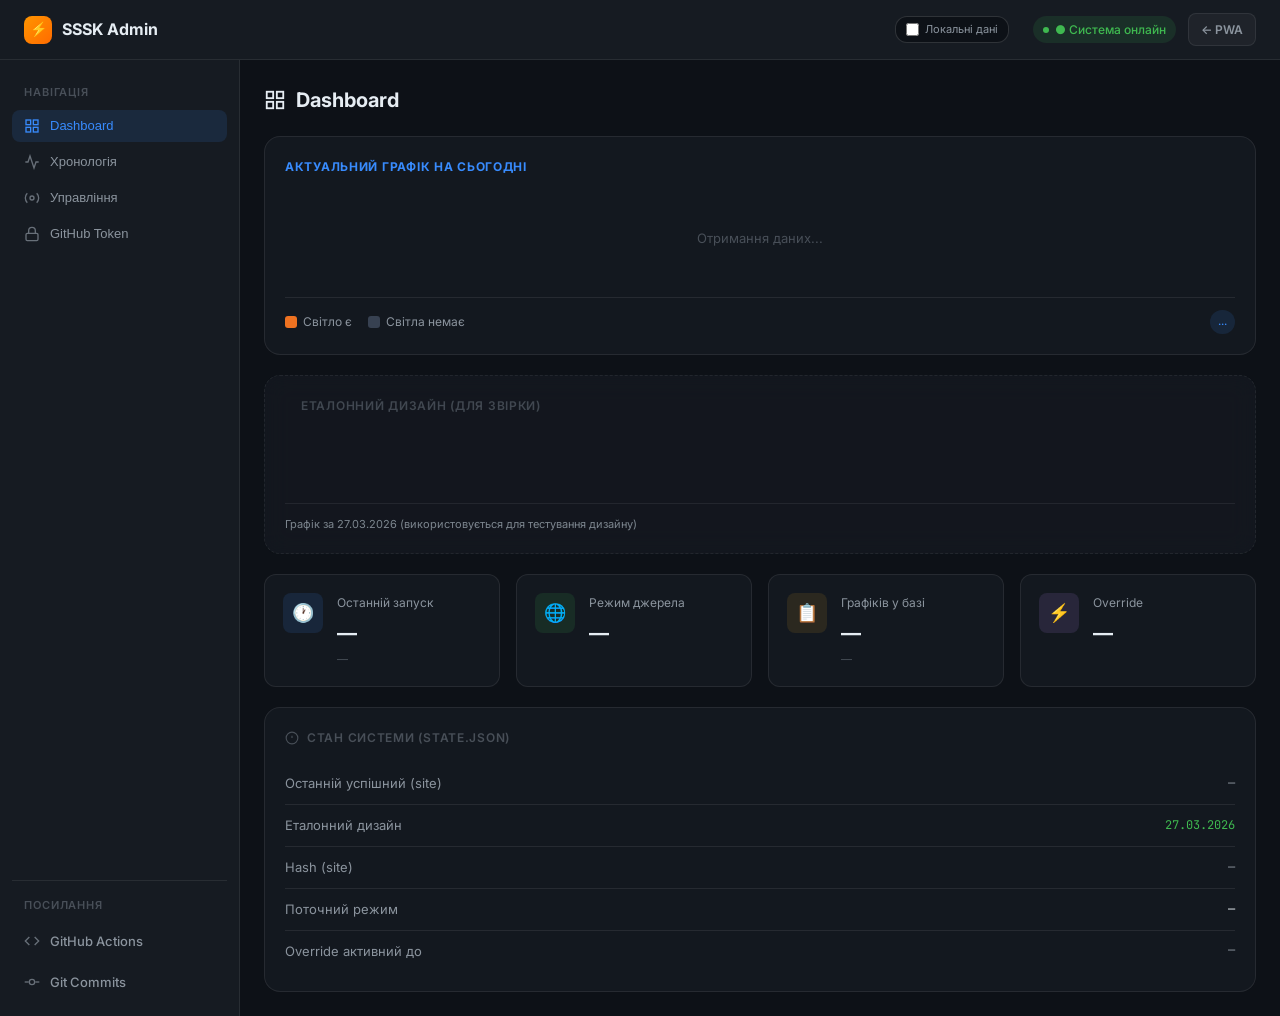
==== commit 5ffb9da5: "лновлено пврсер та адмінку" ====
--- a/pwa/admin.html
+++ b/pwa/admin.html
@@ -17,6 +17,12 @@
             SSSK Admin
         </a>
         <div class="header-right">
+            <div id="local-toggle-container" style="display: flex; align-items: center; gap: 8px; margin-right: 12px; font-size: 11px; color: var(--text-secondary); background: var(--bg-primary); padding: 4px 10px; border-radius: 12px; border: 1px solid var(--border-strong);">
+                <label style="cursor: pointer; display: flex; align-items: center; gap: 6px;">
+                    <input type="checkbox" id="local-data-toggle" style="accent-color: var(--accent-blue);">
+                    <span style="user-select: none;">Локальні дані</span>
+                </label>
+            </div>
             <div id="header-status" class="status-pill warn">● Завантаження…</div>
             <a href="index.html" class="btn btn-ghost btn-sm">← PWA</a>
         </div>
@@ -85,25 +91,52 @@
             </h1>
 
             <!-- Schedule Grid -->
+                        <!-- Main Schedule Section -->
             <div class="card" id="schedule-card">
-                <div class="card-title">
-                    <svg width="14" height="14" viewBox="0 0 24 24" fill="none" stroke="currentColor" stroke-width="2">
-                        <rect x="3" y="3" width="18" height="18" rx="2"/>
-                        <line x1="3" y1="9" x2="21" y2="9"/>
-                        <line x1="3" y1="15" x2="21" y2="15"/>
-                    </svg>
-                    <span id="schedule-date">Графік на сьогодні</span>
-                    <span id="schedule-mode" class="mode-badge"></span>
+                <div class="card-title" id="schedule-card-title" style="color: var(--accent-blue); font-weight: 700;">
+                    АКТУАЛЬНИЙ ГРАФІК НА СЬОГОДНІ
                 </div>
                 <div id="schedule-grid" class="schedule-grid-container">
-                    <div class="schedule-loading">
+                    <div class="loading-state">
                         <div class="loading-spinner"></div>
-                        Завантаження графіка…
+                        Завантаження актуального графіка…
                     </div>
                 </div>
                 <div class="schedule-legend">
-                    <span class="legend-item"><span class="legend-dot on"></span> Світло є (1)</span>
-                    <span class="legend-item"><span class="legend-dot off"></span> Світла немає (0)</span>
+                    <span class="legend-item"><span class="legend-dot on"></span> Світло є</span>
+                    <span class="legend-item"><span class="legend-dot off"></span> Світла немає</span>
+                    <div id="schedule-date-badge" class="badge badge-site" style="margin-left: auto;">...</div>
+                </div>
+            </div>
+
+            <!-- Tomorrow Schedule Section -->
+            <div class="card" id="tomorrow-card" style="display: none; border: 1px solid var(--accent-green);">
+                <div class="card-title" id="tomorrow-card-title" style="color: var(--accent-green); font-weight: 700;">
+                    ГРАФІК НА ЗАВТРА
+                </div>
+                <div id="tomorrow-grid" class="schedule-grid-container">
+                    <div class="loading-state">
+                        <div class="loading-spinner"></div>
+                        Очікування графіка на завтра…
+                    </div>
+                </div>
+                <div class="schedule-legend">
+                    <span class="legend-item"><span class="legend-dot on"></span> Світло є</span>
+                    <span class="legend-item"><span class="legend-dot off"></span> Світла немає</span>
+                    <div id="tomorrow-date-badge" class="badge badge-site" style="margin-left: auto; border-color: var(--accent-green); color: var(--accent-green);">...</div>
+                </div>
+            </div>
+
+            <!-- Reference Section -->
+            <div class="card" id="reference-card" style="border-style: dashed; opacity: 0.9;">
+                <div class="card-title" style="color: var(--text-muted);">
+                    <i class="fas fa-history" style="margin-right:8px"></i> ЕТАЛОННИЙ ДИЗАЙН (ДЛЯ ЗВІРКИ)
+                </div>
+                <div id="reference-grid" class="schedule-grid-container">
+                    <!-- Filled by JS with 27.03 data -->
+                </div>
+                <div class="schedule-legend">
+                    <span class="legend-item" style="font-size: 11px;">Графік за 27.03.2026 (використовується для тестування дизайну)</span>
                 </div>
             </div>
 
@@ -155,8 +188,8 @@
                     <span class="kv-val muted" id="kv-last-site">—</span>
                 </div>
                 <div class="kv-row">
-                    <span class="kv-key">Останній успішний (telegram)</span>
-                    <span class="kv-val muted" id="kv-last-telegram">—</span>
+                    <span class="kv-key">Еталонний дизайн</span>
+                    <span class="kv-val green">27.03.2026</span>
                 </div>
                 <div class="kv-row">
                     <span class="kv-key">Hash (site)</span>
@@ -212,9 +245,9 @@
                 <div class="form-group">
                     <label>Джерело даних</label>
                     <select id="source-select" class="admin-input">
-                        <option value="both">Обидва (Site + Telegram)</option>
-                        <option value="site">Тільки Сайт</option>
-                        <option value="telegram">Тільки Telegram</option>
+                        <option value="site">Сайт (Автоматично)</option>
+                        <option value="archive">Архів (Парсинг історії)</option>
+                        <option value="manual">Ручне введення</option>
                     </select>
                 </div>
                 
--- a/pwa/admin.css
+++ b/pwa/admin.css
@@ -460,6 +460,7 @@
     display: flex;
     align-items: center;
     gap: 3px;
+    margin-bottom: 2px;
 }
 
 .queue-label {
@@ -469,6 +470,36 @@
     color: var(--text-secondary);
     text-align: right;
     flex-shrink: 0;
+    margin-right: 4px;
+}
+
+.queue-label.header {
+    font-weight: 700;
+    color: var(--accent-blue);
+    opacity: 0.8;
+    height: 100%;
+    display: flex;
+    align-items: center;
+}
+
+.header-row {
+    margin-bottom: 8px;
+    border-bottom: 1px solid var(--border);
+    padding-bottom: 4px;
+}
+
+.hour-header {
+    flex: 1;
+    text-align: center;
+    font-size: 8px;
+    line-height: 1.1;
+    font-family: var(--font-mono);
+    color: var(--text-muted);
+    font-weight: 600;
+    padding-bottom: 6px;
+    display: flex;
+    flex-direction: column;
+    justify-content: center;
 }
 
 .hour-cell {
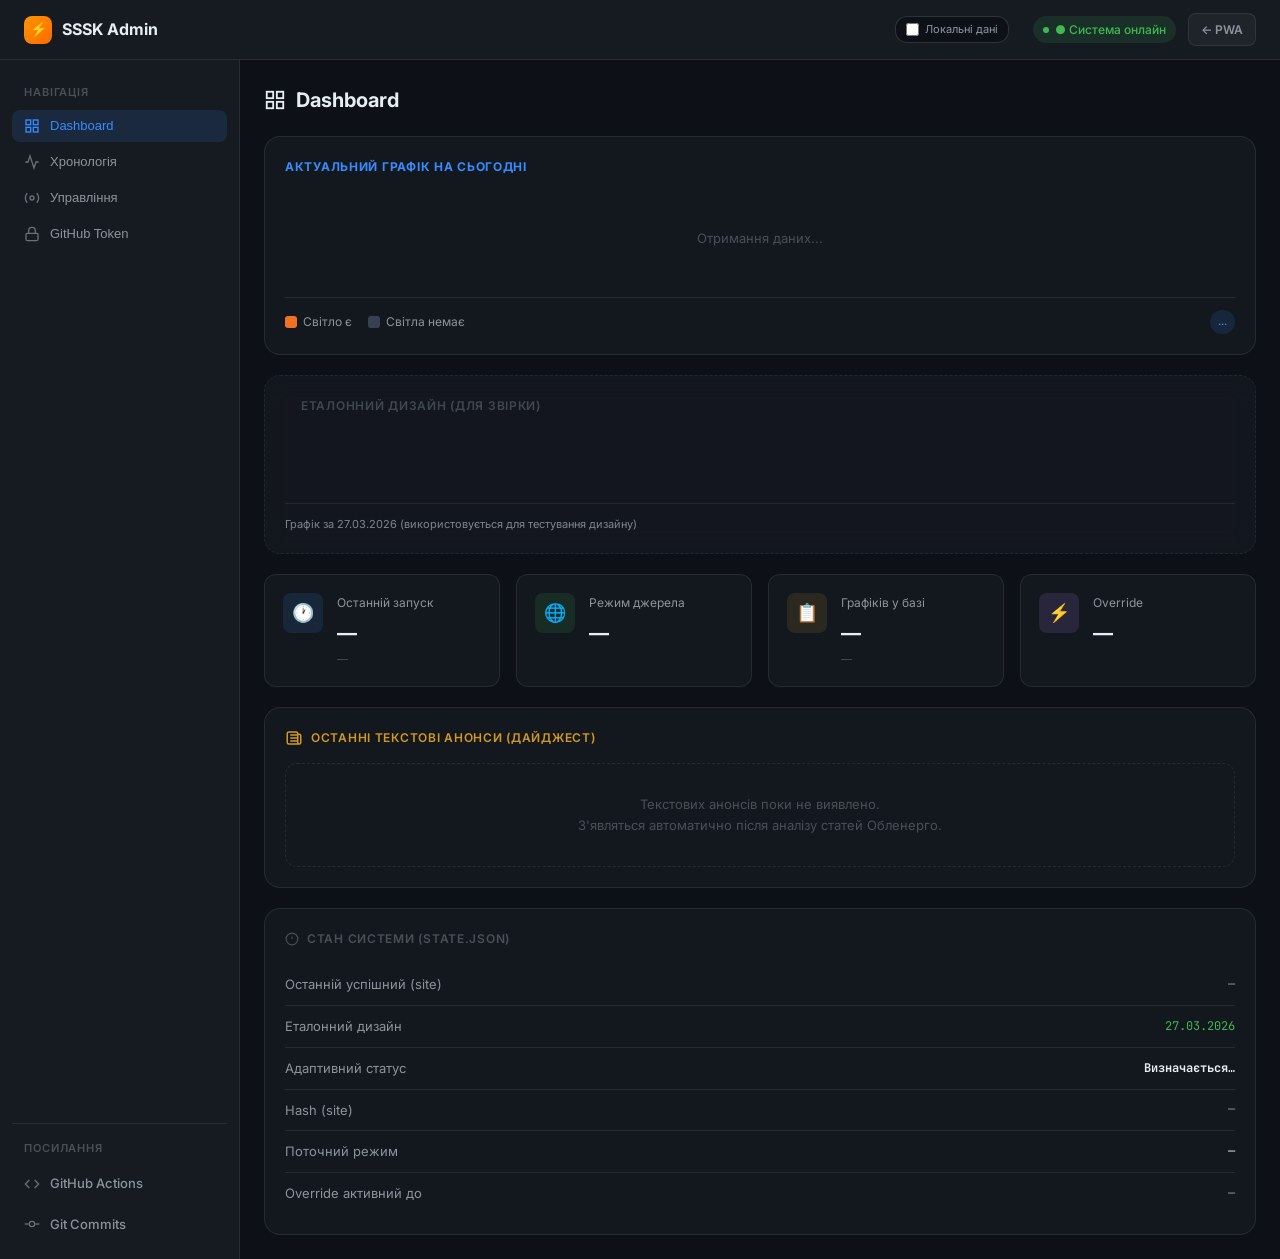
==== commit ee55e7e2: "парсер оновлення 2" ====
--- a/pwa/admin.html
+++ b/pwa/admin.html
@@ -173,6 +173,19 @@
                     </div>
                 </div>
             </div>
+            
+            <!-- News Digest / Announcements -->
+            <div class="card" id="announcements-card">
+                <div class="card-title" style="color: var(--accent-amber); display: flex; align-items: center; gap: 8px;">
+                    <svg width="18" height="18" viewBox="0 0 24 24" fill="none" stroke="currentColor" stroke-width="2">
+                        <path d="M19 20H5a2 2 0 0 1-2-2V6a2 2 0 0 1 2-2h10a2 2 0 0 1 2 2v1m2 13a2 2 0 0 1-2-2V7m2 13a2 2 0 0 0 2-2V9a2 2 0 0 0-2-2h-2m-4-3H9M7 8h10M7 12h10M7 16h10"/>
+                    </svg>
+                    ОСТАННІ ТЕКСТОВІ АНОНСИ (ДАЙДЖЕСТ)
+                </div>
+                <div id="announcements-list" class="announcements-list">
+                    <div class="loading-state">Збір анонсів...</div>
+                </div>
+            </div>
 
             <!-- State Details -->
             <div class="card">
@@ -190,6 +203,10 @@
                 <div class="kv-row">
                     <span class="kv-key">Еталонний дизайн</span>
                     <span class="kv-val green">27.03.2026</span>
+                </div>
+                <div class="kv-row">
+                    <span class="kv-key">Адаптивний статус</span>
+                    <span class="kv-val blue" id="kv-adaptive-mode" style="font-weight: bold;">Визначається…</span>
                 </div>
                 <div class="kv-row">
                     <span class="kv-key">Hash (site)</span>
@@ -262,10 +279,40 @@
                     <input type="number" id="duration-input" class="admin-input" value="1" min="1" max="24">
                 </div>
 
-                <button class="btn btn-primary" onclick="triggerWorkflow()">🚀 Запустити парсер зараз</button>
-                <button class="btn btn-ghost" onclick="refreshNow()">🔄 Оновити дані в панелі</button>
+                <div class="form-group" id="manual-editor" style="display: none; border-top: 1px solid var(--border); padding-top: 20px; margin-top: 20px;">
+                    <label class="form-label">Редактор графіка (Ручне введення)</label>
+                    <div style="display: flex; flex-wrap: wrap; gap: 12px; margin-bottom: 16px;">
+                        <div style="flex: 1; min-width: 200px;">
+                            <label class="form-label" style="font-size: 10px; opacity: 0.7;">Дата графіка</label>
+                            <div style="display: flex; gap: 8px;">
+                                <input type="date" id="manual-target-date" class="form-input" style="flex: 1">
+                                <button class="btn btn-ghost btn-sm" onclick="setManualDate('today')" title="Сьогодні">Сьогодні</button>
+                                <button class="btn btn-ghost btn-sm" onclick="setManualDate('tomorrow')" title="Завтра">Завтра</button>
+                            </div>
+                        </div>
+                        <div style="flex: 1; min-width: 200px;">
+                            <label class="form-label" style="font-size: 10px; opacity: 0.7;">Тип оновлення (заголовок)</label>
+                            <input type="text" id="manual-title" class="form-input" placeholder="Наприклад: Графік на завтра" value="Графік на завтра">
+                        </div>
+                    </div>
+                    
+                    <div id="manual-grid-container" class="manual-grid-container" style="overflow-x: auto; padding-bottom: 12px;">
+                        <!-- JS generated grid here -->
+                    </div>
+
+                    <div class="schedule-legend" style="border: none; margin-top: 8px;">
+                        <span class="legend-item"><span class="legend-dot on"></span> Клік: Світло є</span>
+                        <span class="legend-item"><span class="legend-dot off"></span> Клік: Світла немає</span>
+                        <button id="reset-manual-grid" class="btn btn-ghost btn-sm" style="margin-left: auto;">Очистити сітку</button>
+                    </div>
+                </div>
+
+                <div style="display: flex; gap: 12px; margin-top: 24px;">
+                    <button class="btn btn-primary" style="flex: 2" onclick="triggerWorkflow()">🚀 Запустити парсер зараз</button>
+                    <button class="btn btn-ghost" style="flex: 1" onclick="refreshNow()">🔄 Оновити дані</button>
+                </div>
                 
-                <div id="action-log" class="action-log"></div>
+                <div id="action-log" class="action-log" style="margin-top: 20px;"></div>
             </div>
         </section>
 
--- a/pwa/admin.css
+++ b/pwa/admin.css
@@ -577,3 +577,180 @@
     color: var(--text-muted);
     font-size: 13px;
 }
+/* ═══ Manual Grid Editor ═══ */
+.manual-grid-container {
+    display: flex;
+    flex-direction: column;
+    gap: 4px;
+    padding: 16px;
+    background: rgba(0,0,0,0.2);
+    border-radius: var(--radius-md);
+    border: 1px solid var(--border);
+    margin-bottom: 8px;
+    min-width: 800px; /* Ensure horizontal scroll on mobile */
+}
+
+.manual-grid-row {
+    display: flex;
+    align-items: center;
+    gap: 4px;
+}
+
+.manual-hour-cell {
+    flex: 1;
+    height: 32px;
+    border-radius: 4px;
+    border: 1px solid rgba(255,255,255,0.05);
+    cursor: pointer;
+    transition: all 0.1s ease;
+    display: flex;
+    align-items: center;
+    justify-content: center;
+    font-size: 10px;
+    font-family: var(--font-mono);
+    color: rgba(255,255,255,0.3);
+    user-select: none;
+}
+
+.manual-hour-cell:hover {
+    transform: scale(1.05);
+    z-index: 2;
+    border-color: rgba(255,255,255,0.2);
+}
+
+.manual-hour-cell.on {
+    background: var(--accent-amber);
+    color: #000;
+    font-weight: 700;
+    box-shadow: 0 0 10px rgba(210,153,34,0.2);
+}
+
+.manual-hour-cell.off {
+    background: #21262d;
+    color: var(--text-muted);
+}
+
+.queue-row.header-row {
+    margin-bottom: 8px;
+    border-bottom: 2px solid rgba(255,255,255,0.1);
+    padding-bottom: 8px;
+    background: rgba(0,0,0,0.15);
+    border-radius: var(--radius-sm) var(--radius-sm) 0 0;
+    display: flex;
+    align-items: center;
+}
+
+.hour-header {
+    flex: 1;
+    text-align: center;
+    font-size: 13px;
+    font-family: var(--font-mono);
+    color: var(--text-bright);
+    font-weight: 700;
+    position: relative;
+    padding: 4px 0;
+    opacity: 0.9;
+}
+
+/* Vertical help lines for readability */
+.hour-header::after {
+    content: '';
+    position: absolute;
+    right: 0;
+    top: 25%;
+    height: 50%;
+    width: 1px;
+    background: rgba(255,255,255,0.05);
+}
+
+.hour-header:nth-child(even) {
+    background: rgba(255,255,255,0.03);
+}
+
+.manual-grid-header {
+    margin-bottom: 8px;
+    border-bottom: 2px solid rgba(255,255,255,0.1);
+    padding-bottom: 12px;
+    background: rgba(0,0,0,0.2);
+    border-radius: var(--radius-sm) var(--radius-sm) 0 0;
+}
+
+.manual-hour-label {
+    flex: 1;
+    text-align: center;
+    font-size: 13px; /* Bigger font */
+    font-family: var(--font-mono);
+    color: var(--text-bright); /* Brighter color */
+    font-weight: 700;
+    position: relative;
+    padding: 4px 0;
+    opacity: 0.9;
+}
+
+/* Vertical help lines for readability */
+.manual-hour-label::after {
+    content: '';
+    position: absolute;
+    right: 0;
+    top: 25%;
+    height: 50%;
+    width: 1px;
+    background: rgba(255,255,255,0.05);
+}
+
+.manual-hour-label:nth-child(even) {
+    background: rgba(255,255,255,0.03);
+}
+/* --- Announcements Digest --- */
+.announcements-list {
+  display: flex;
+  flex-direction: column;
+  gap: 8px;
+  margin-top: 12px;
+}
+.announcement-item {
+  background: var(--bg-glass);
+  border: 1px solid var(--border);
+  border-left: 3px solid var(--accent-amber);
+  padding: 10px 14px;
+  border-radius: var(--radius-sm);
+  transition: all 0.2s ease;
+}
+.announcement-item:hover {
+  background: rgba(255,255,255,0.06);
+  border-color: var(--border-strong);
+}
+.announcement-meta {
+  display: flex;
+  flex-wrap: wrap;
+  gap: 8px;
+  margin-bottom: 6px;
+  align-items: center;
+}
+.announcement-tag {
+  padding: 2px 8px;
+  border-radius: 4px;
+  font-size: 11px;
+  font-weight: 600;
+  text-transform: uppercase;
+  letter-spacing: 0.02em;
+}
+.tag-queue { background: var(--bg-primary); color: var(--accent-blue); border: 1px solid var(--accent-blue); }
+.tag-on { background: rgba(63, 185, 80, 0.15); color: var(--accent-green); }
+.tag-off { background: rgba(248, 81, 73, 0.15); color: var(--accent-red); }
+.tag-time { background: var(--bg-primary); color: var(--text-secondary); border: 1px solid var(--border); }
+
+.announcement-text {
+  font-size: 13px;
+  color: var(--text-primary);
+  line-height: 1.5;
+  font-style: italic;
+}
+.announcement-empty {
+  padding: 30px;
+  text-align: center;
+  color: var(--text-muted);
+  font-size: 13px;
+  border: 1px dashed var(--border);
+  border-radius: var(--radius-md);
+}
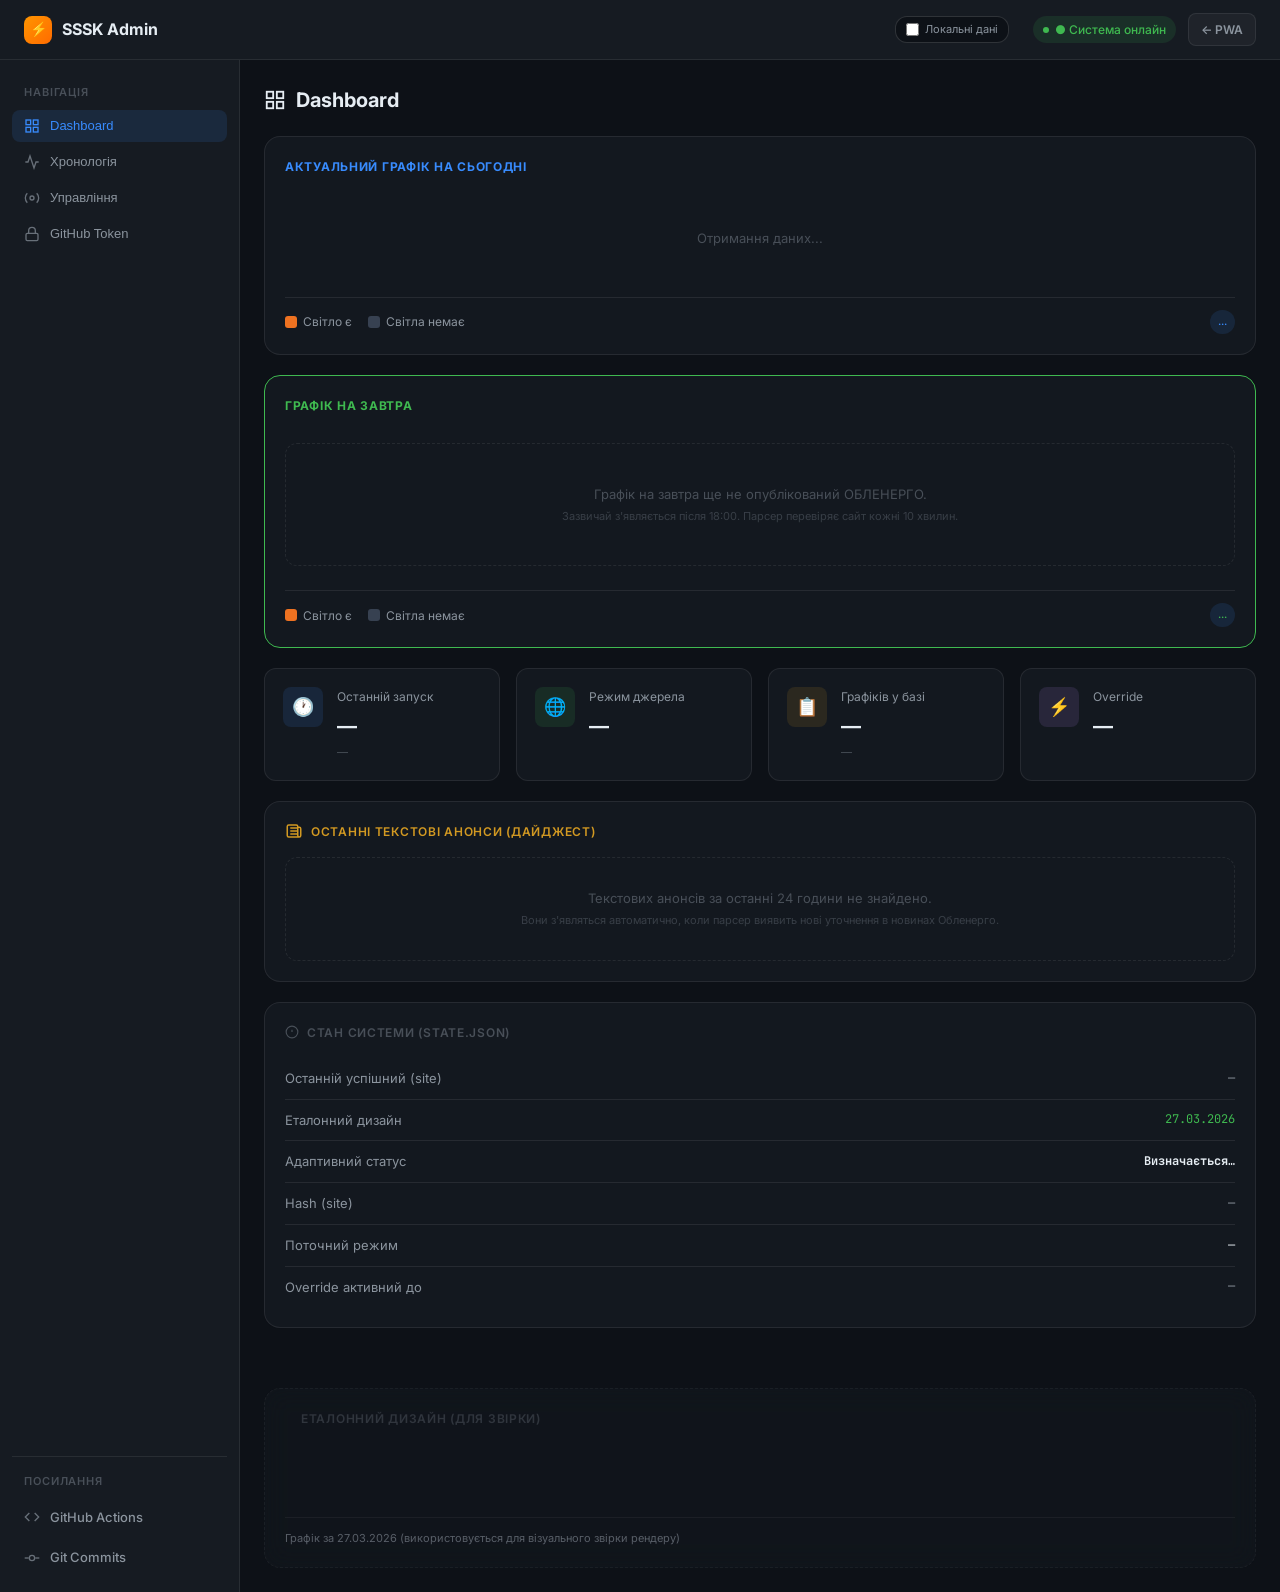
==== commit 50c400eb: "Fix Digest texts sync, rearrange Admin UI, add Tomorrow placeholder" ====
--- a/pwa/admin.html
+++ b/pwa/admin.html
@@ -110,7 +110,7 @@
             </div>
 
             <!-- Tomorrow Schedule Section -->
-            <div class="card" id="tomorrow-card" style="display: none; border: 1px solid var(--accent-green);">
+            <div class="card" id="tomorrow-card" style="border: 1px solid var(--accent-green);">
                 <div class="card-title" id="tomorrow-card-title" style="color: var(--accent-green); font-weight: 700;">
                     ГРАФІК НА ЗАВТРА
                 </div>
@@ -127,18 +127,6 @@
                 </div>
             </div>
 
-            <!-- Reference Section -->
-            <div class="card" id="reference-card" style="border-style: dashed; opacity: 0.9;">
-                <div class="card-title" style="color: var(--text-muted);">
-                    <i class="fas fa-history" style="margin-right:8px"></i> ЕТАЛОННИЙ ДИЗАЙН (ДЛЯ ЗВІРКИ)
-                </div>
-                <div id="reference-grid" class="schedule-grid-container">
-                    <!-- Filled by JS with 27.03 data -->
-                </div>
-                <div class="schedule-legend">
-                    <span class="legend-item" style="font-size: 11px;">Графік за 27.03.2026 (використовується для тестування дизайну)</span>
-                </div>
-            </div>
 
             <!-- Stats -->
             <div class="stats-grid">
@@ -219,6 +207,19 @@
                 <div class="kv-row">
                     <span class="kv-key">Override активний до</span>
                     <span class="kv-val muted" id="kv-override-until">—</span>
+                </div>
+            </div>
+
+            <!-- Reference Section (Moved to Bottom) -->
+            <div class="card" id="reference-card" style="border-style: dashed; opacity: 0.6; margin-top: 40px;">
+                <div class="card-title" style="color: var(--text-muted);">
+                    <i class="fas fa-history" style="margin-right:8px"></i> ЕТАЛОННИЙ ДИЗАЙН (ДЛЯ ЗВІРКИ)
+                </div>
+                <div id="reference-grid" class="schedule-grid-container">
+                    <!-- Filled by JS with 27.03 data -->
+                </div>
+                <div class="schedule-legend">
+                    <span class="legend-item" style="font-size: 11px;">Графік за 27.03.2026 (використовується для візуального звірки рендеру)</span>
                 </div>
             </div>
         </section>
--- a/pwa/admin.css
+++ b/pwa/admin.css
@@ -642,14 +642,22 @@
 
 .hour-header {
     flex: 1;
-    text-align: center;
-    font-size: 13px;
+    text-align: left;
+    padding-left: 2px;
+    font-size: 14px;
     font-family: var(--font-mono);
     color: var(--text-bright);
     font-weight: 700;
     position: relative;
-    padding: 4px 0;
+    padding-top: 4px;
+    padding-bottom: 4px;
     opacity: 0.9;
+}
+
+.hour-header small {
+    font-size: 10px;
+    opacity: 0.5;
+    font-weight: 500;
 }
 
 /* Vertical help lines for readability */
@@ -677,14 +685,22 @@
 
 .manual-hour-label {
     flex: 1;
-    text-align: center;
-    font-size: 13px; /* Bigger font */
+    text-align: left;
+    padding-left: 2px;
+    font-size: 14px;
     font-family: var(--font-mono);
-    color: var(--text-bright); /* Brighter color */
+    color: var(--text-bright);
     font-weight: 700;
     position: relative;
-    padding: 4px 0;
+    padding-top: 4px;
+    padding-bottom: 4px;
     opacity: 0.9;
+}
+
+.manual-hour-label small {
+    font-size: 10px;
+    opacity: 0.5;
+    font-weight: 500;
 }
 
 /* Vertical help lines for readability */
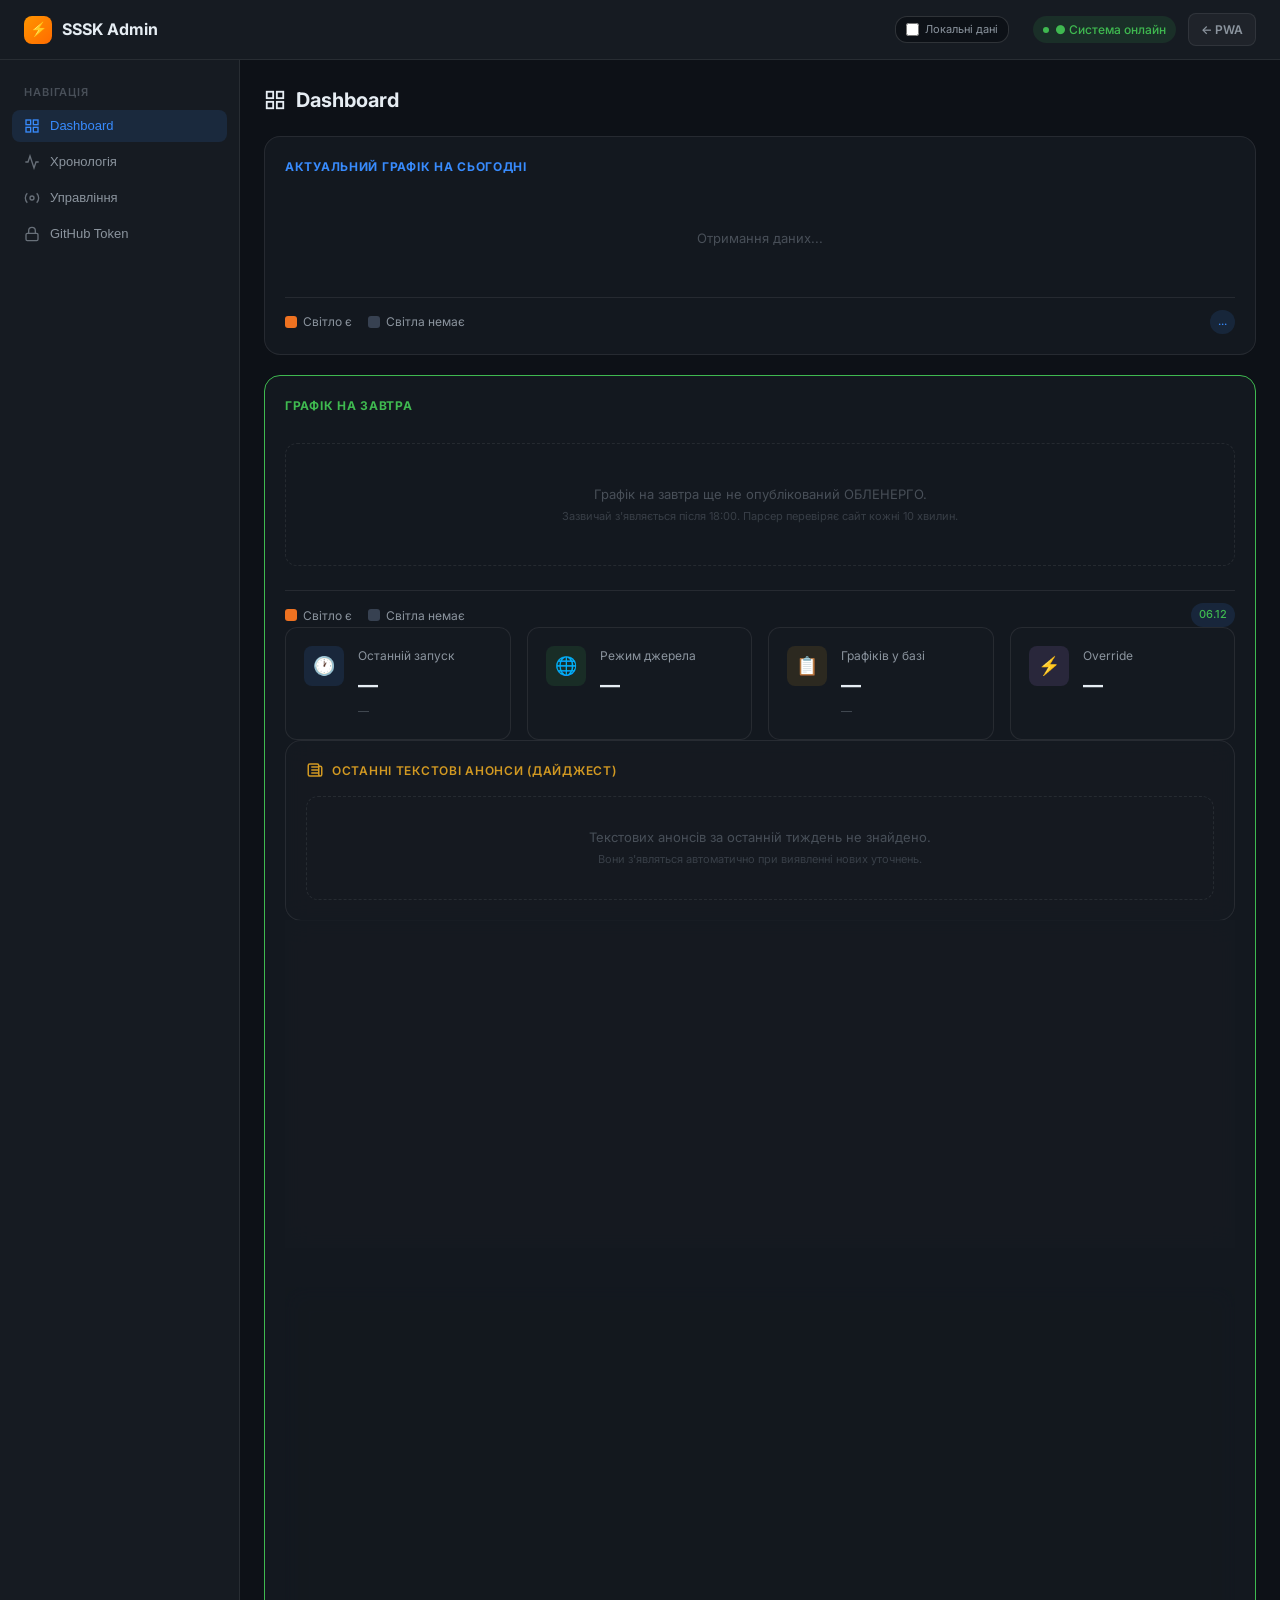
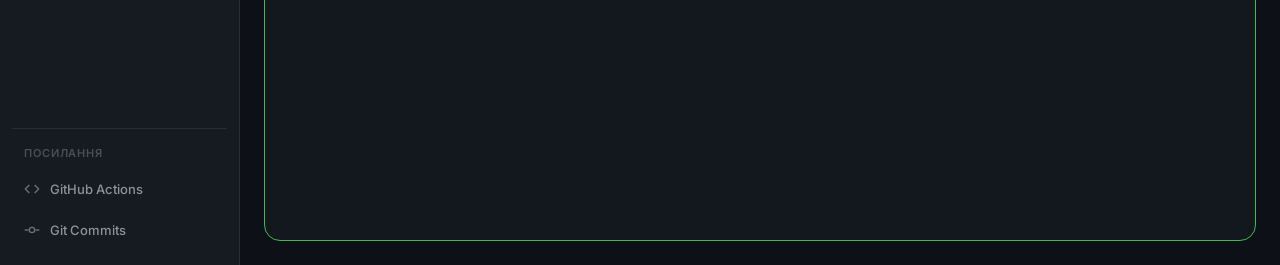
==== commit be4bb4c6: "Admin: Dual-view schedule and announcement deduplication" ====
--- a/pwa/admin.html
+++ b/pwa/admin.html
@@ -125,10 +125,24 @@
                     <span class="legend-item"><span class="legend-dot off"></span> Світла немає</span>
                     <div id="tomorrow-date-badge" class="badge badge-site" style="margin-left: auto; border-color: var(--accent-green); color: var(--accent-green);">...</div>
                 </div>
-            </div>
-
-
-            <!-- Stats -->
+
+            <!-- Tomorrow Aggregated Schedule Section (NEW) -->
+            <div class="card" id="tomorrow-aggregated-card" style="border: 1px solid var(--accent-amber); display: none;">
+                <div class="card-title" id="tomorrow-aggregated-title" style="color: var(--accent-amber); font-weight: 700;">
+                    СКОРИГОВАНИЙ ГРАФІК (ЗА ТЕКСТОМ)
+                </div>
+                <div id="tomorrow-aggregated-grid" class="schedule-grid-container">
+                    <div class="loading-state">
+                        Аналіз текстових доповнень…
+                    </div>
+                </div>
+                <div class="schedule-legend">
+                    <span class="legend-item"><span class="legend-dot on"></span> Світло є</span>
+                    <span class="legend-item"><span class="legend-dot off"></span> Світла немає</span>
+                    <div id="tomorrow-aggregated-badge" class="badge badge-site" style="margin-left: auto; border-color: var(--accent-amber); color: var(--accent-amber);">...</div>
+                </div>
+            </div>
+
             <div class="stats-grid">
                 <div class="stat-card">
                     <div class="stat-icon blue">🕐</div>
--- a/pwa/admin.css
+++ b/pwa/admin.css
@@ -721,9 +721,35 @@
 .announcements-list {
   display: flex;
   flex-direction: column;
-  gap: 8px;
+  gap: 24px;
   margin-top: 12px;
 }
+
+.announcement-day-group {
+    display: flex;
+    flex-direction: column;
+    gap: 8px;
+}
+
+.announcement-day-header {
+    font-size: 11px;
+    font-weight: 800;
+    color: var(--accent-amber);
+    text-transform: uppercase;
+    letter-spacing: 2px;
+    display: flex;
+    align-items: center;
+    gap: 8px;
+    margin-bottom: 4px;
+}
+
+.announcement-day-header::after {
+    content: '';
+    flex: 1;
+    height: 1px;
+    background: linear-gradient(to right, rgba(210, 153, 34, 0.4), transparent);
+}
+
 .announcement-item {
   background: var(--bg-glass);
   border: 1px solid var(--border);
@@ -755,6 +781,7 @@
 .tag-on { background: rgba(63, 185, 80, 0.15); color: var(--accent-green); }
 .tag-off { background: rgba(248, 81, 73, 0.15); color: var(--accent-red); }
 .tag-time { background: var(--bg-primary); color: var(--text-secondary); border: 1px solid var(--border); }
+.tag-range { background: rgba(56, 139, 253, 0.1); color: var(--accent-blue); font-family: var(--font-mono); font-size: 10px; }
 
 .announcement-text {
   font-size: 13px;
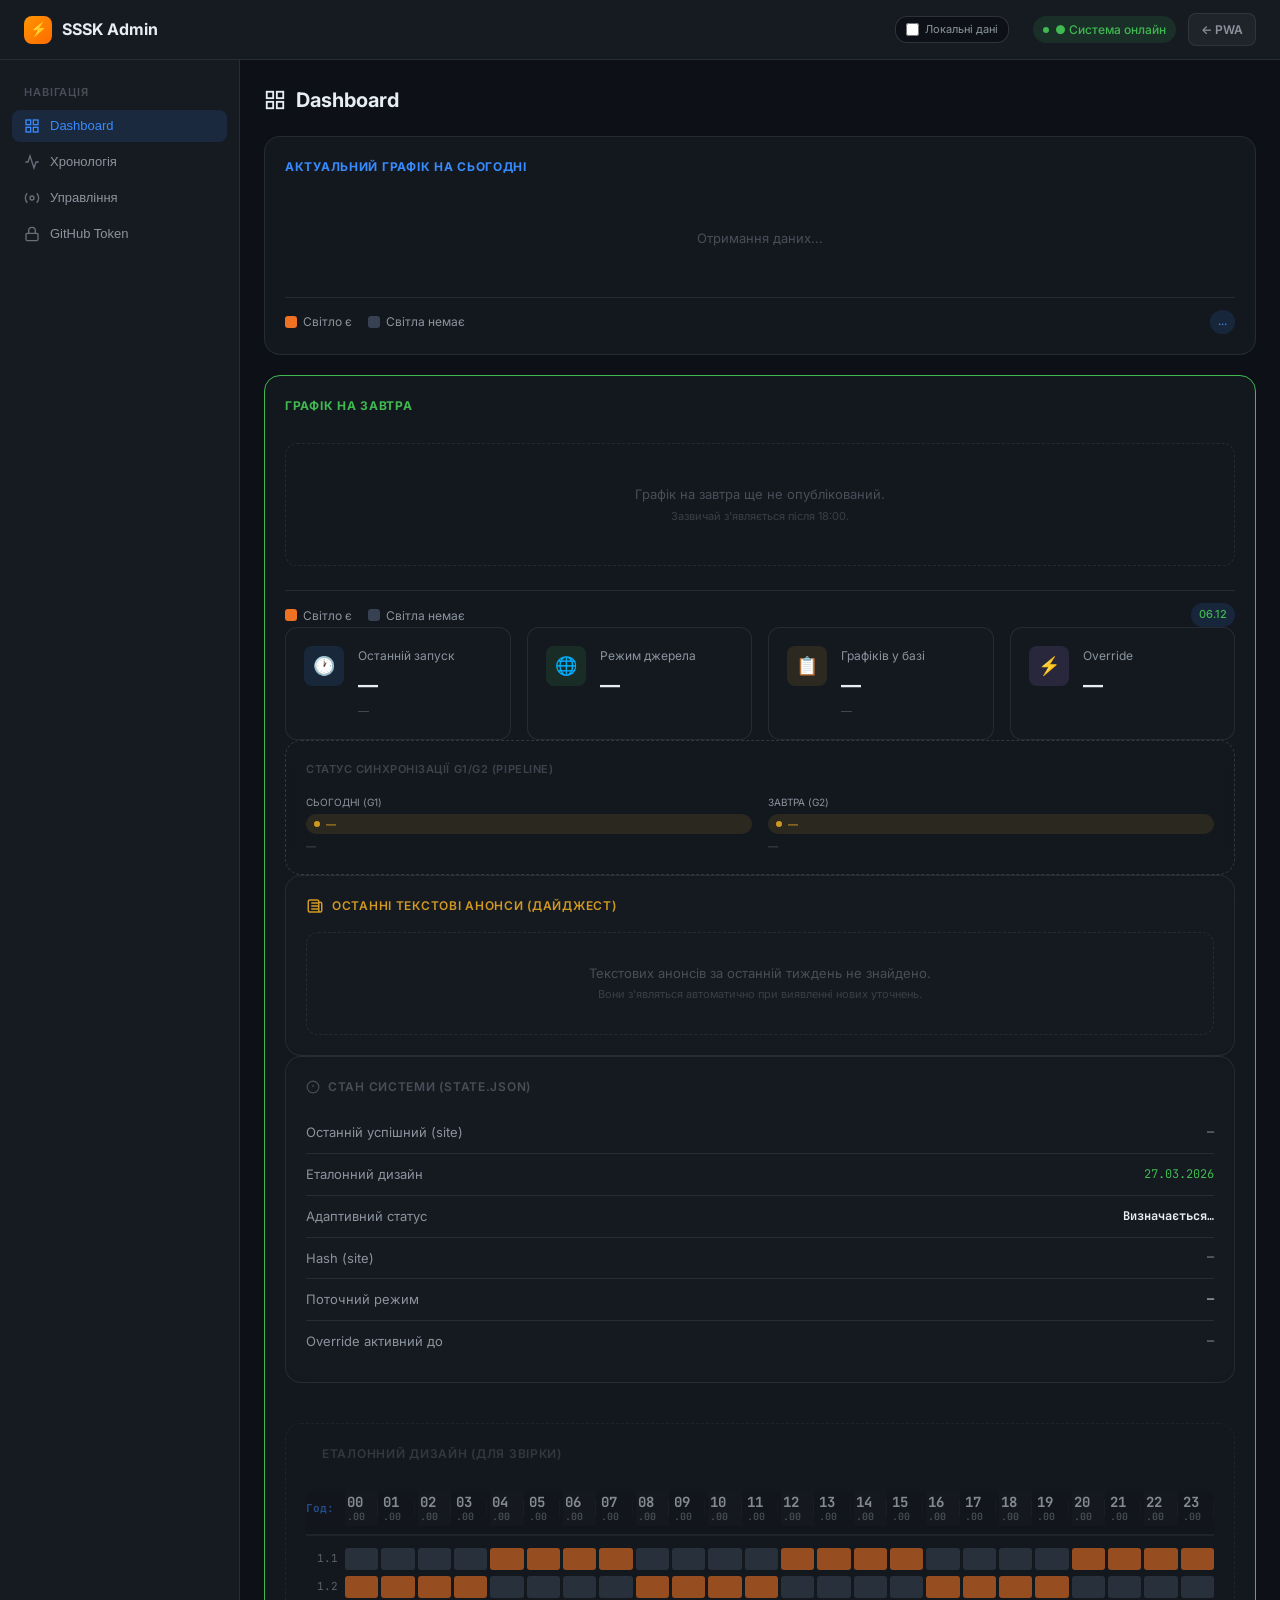
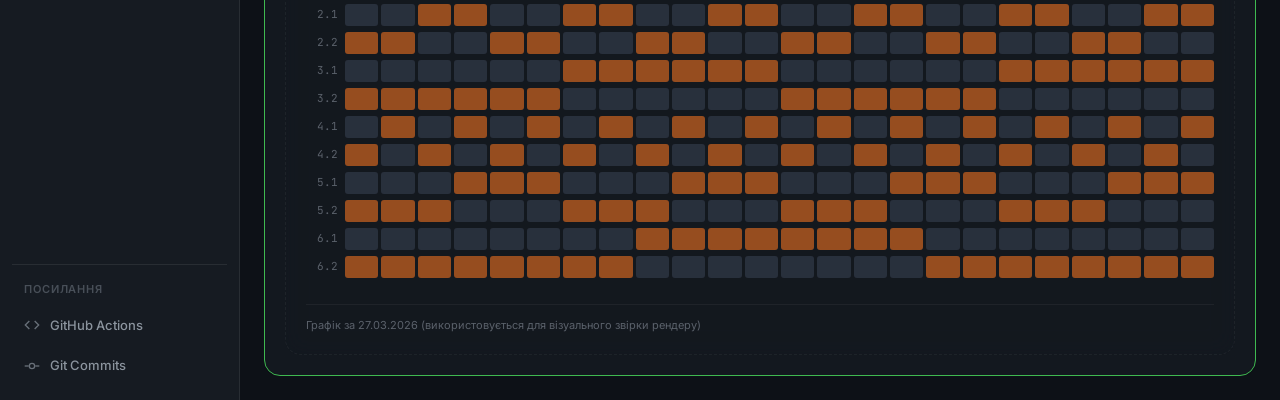
==== commit 70355c4b: "Refactor: implemented G1/G2 separation, timezone-aware generation, and PWA cache-busting" ====
--- a/pwa/admin.html
+++ b/pwa/admin.html
@@ -172,6 +172,25 @@
                     <div class="stat-body">
                         <div class="stat-label">Override</div>
                         <div class="stat-value" id="stat-override">—</div>
+                    </div>
+                </div>
+            </div>
+
+            <!-- Pipeline Sync Status (G1/G2) -->
+            <div class="card" style="border: 1px dashed var(--border-strong); background: rgba(0,0,0,0.02);">
+                <div class="card-title" style="font-size: 11px; opacity: 0.8; letter-spacing: 0.05em;">
+                    СТАТУС СИНХРОНІЗАЦІЇ G1/G2 (PIPELINE)
+                </div>
+                <div style="display: grid; grid-template-columns: repeat(auto-fit, minmax(200px, 1fr)); gap: 16px;">
+                    <div class="sync-item">
+                        <div style="font-size: 10px; color: var(--text-secondary); margin-bottom: 4px;">СЬОГОДНІ (G1)</div>
+                        <div id="sync-g1-status" class="status-pill warn" style="font-size: 10px; padding: 2px 8px;">—</div>
+                        <div id="sync-g1-meta" style="font-size: 10px; margin-top: 4px; color: var(--text-muted);">—</div>
+                    </div>
+                    <div class="sync-item">
+                        <div style="font-size: 10px; color: var(--text-secondary); margin-bottom: 4px;">ЗАВТРА (G2)</div>
+                        <div id="sync-g2-status" class="status-pill warn" style="font-size: 10px; padding: 2px 8px;">—</div>
+                        <div id="sync-g2-meta" style="font-size: 10px; margin-top: 4px; color: var(--text-muted);">—</div>
                     </div>
                 </div>
             </div>
